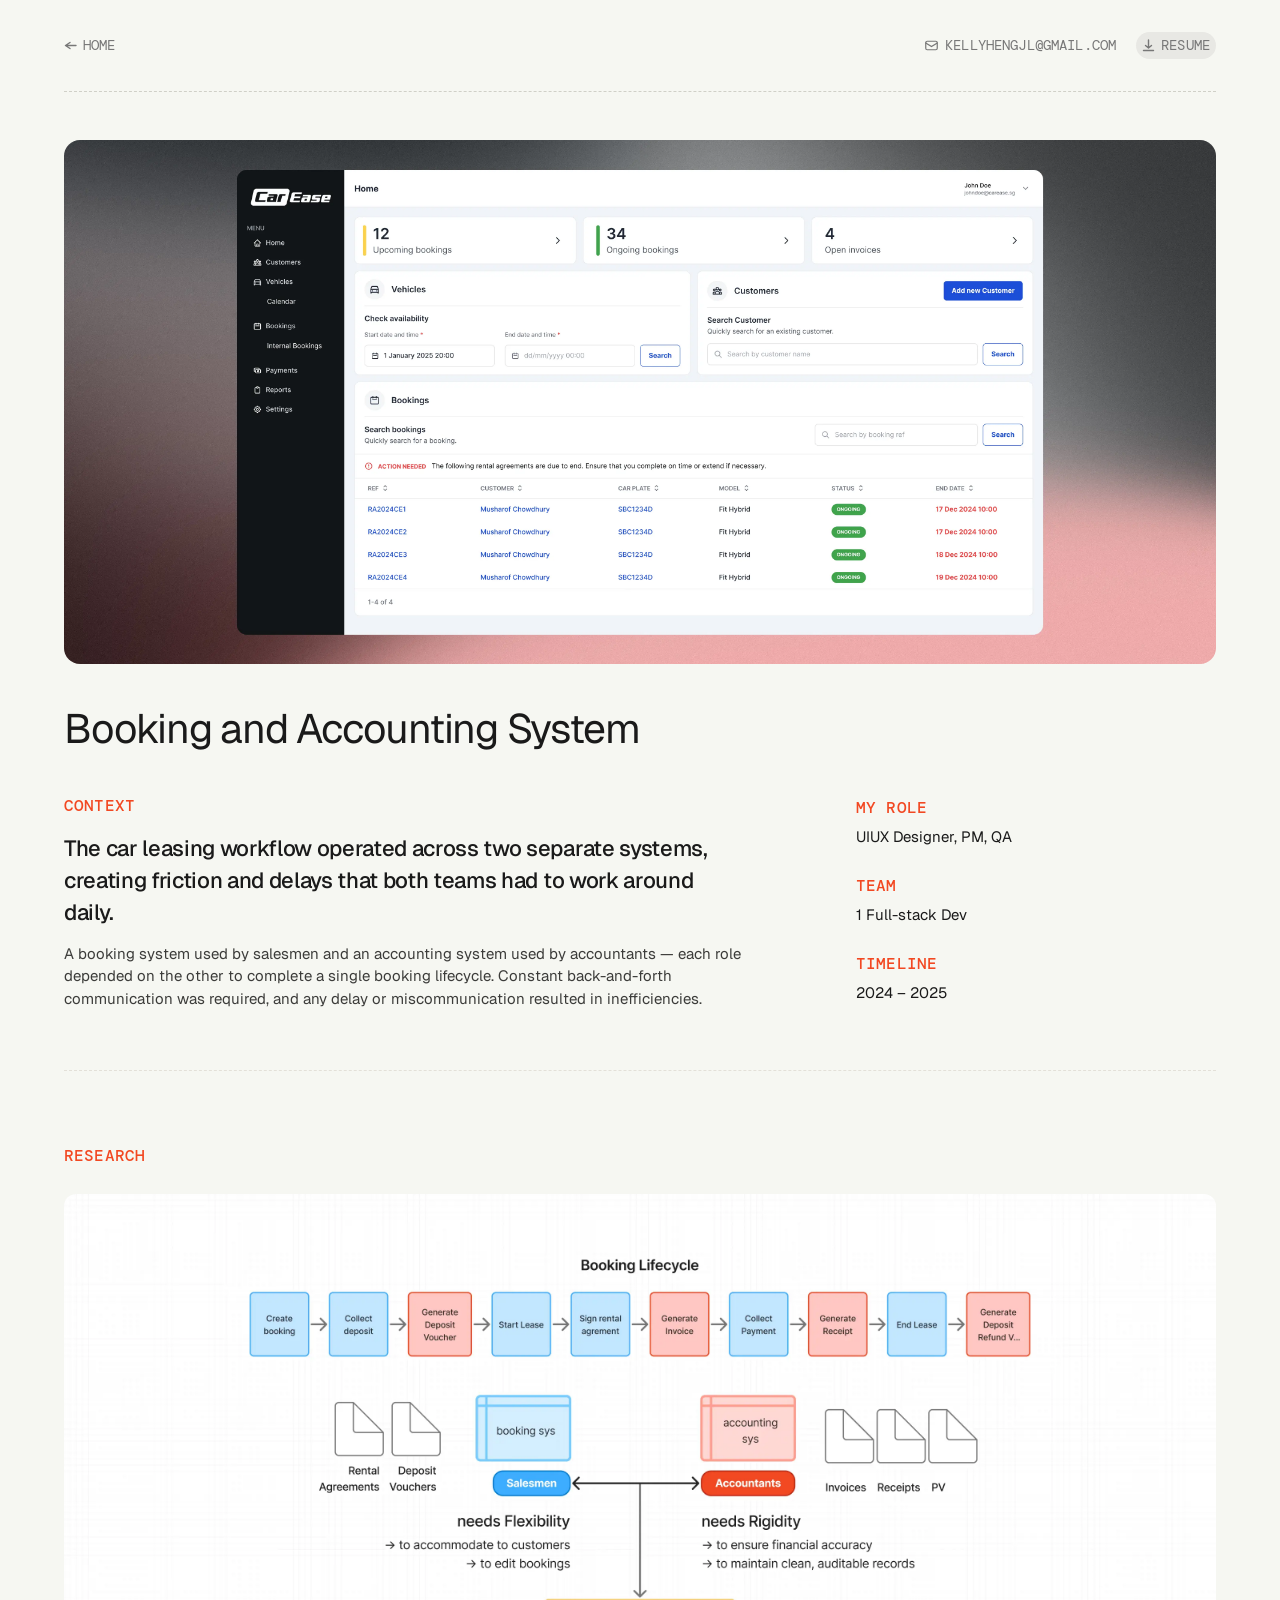
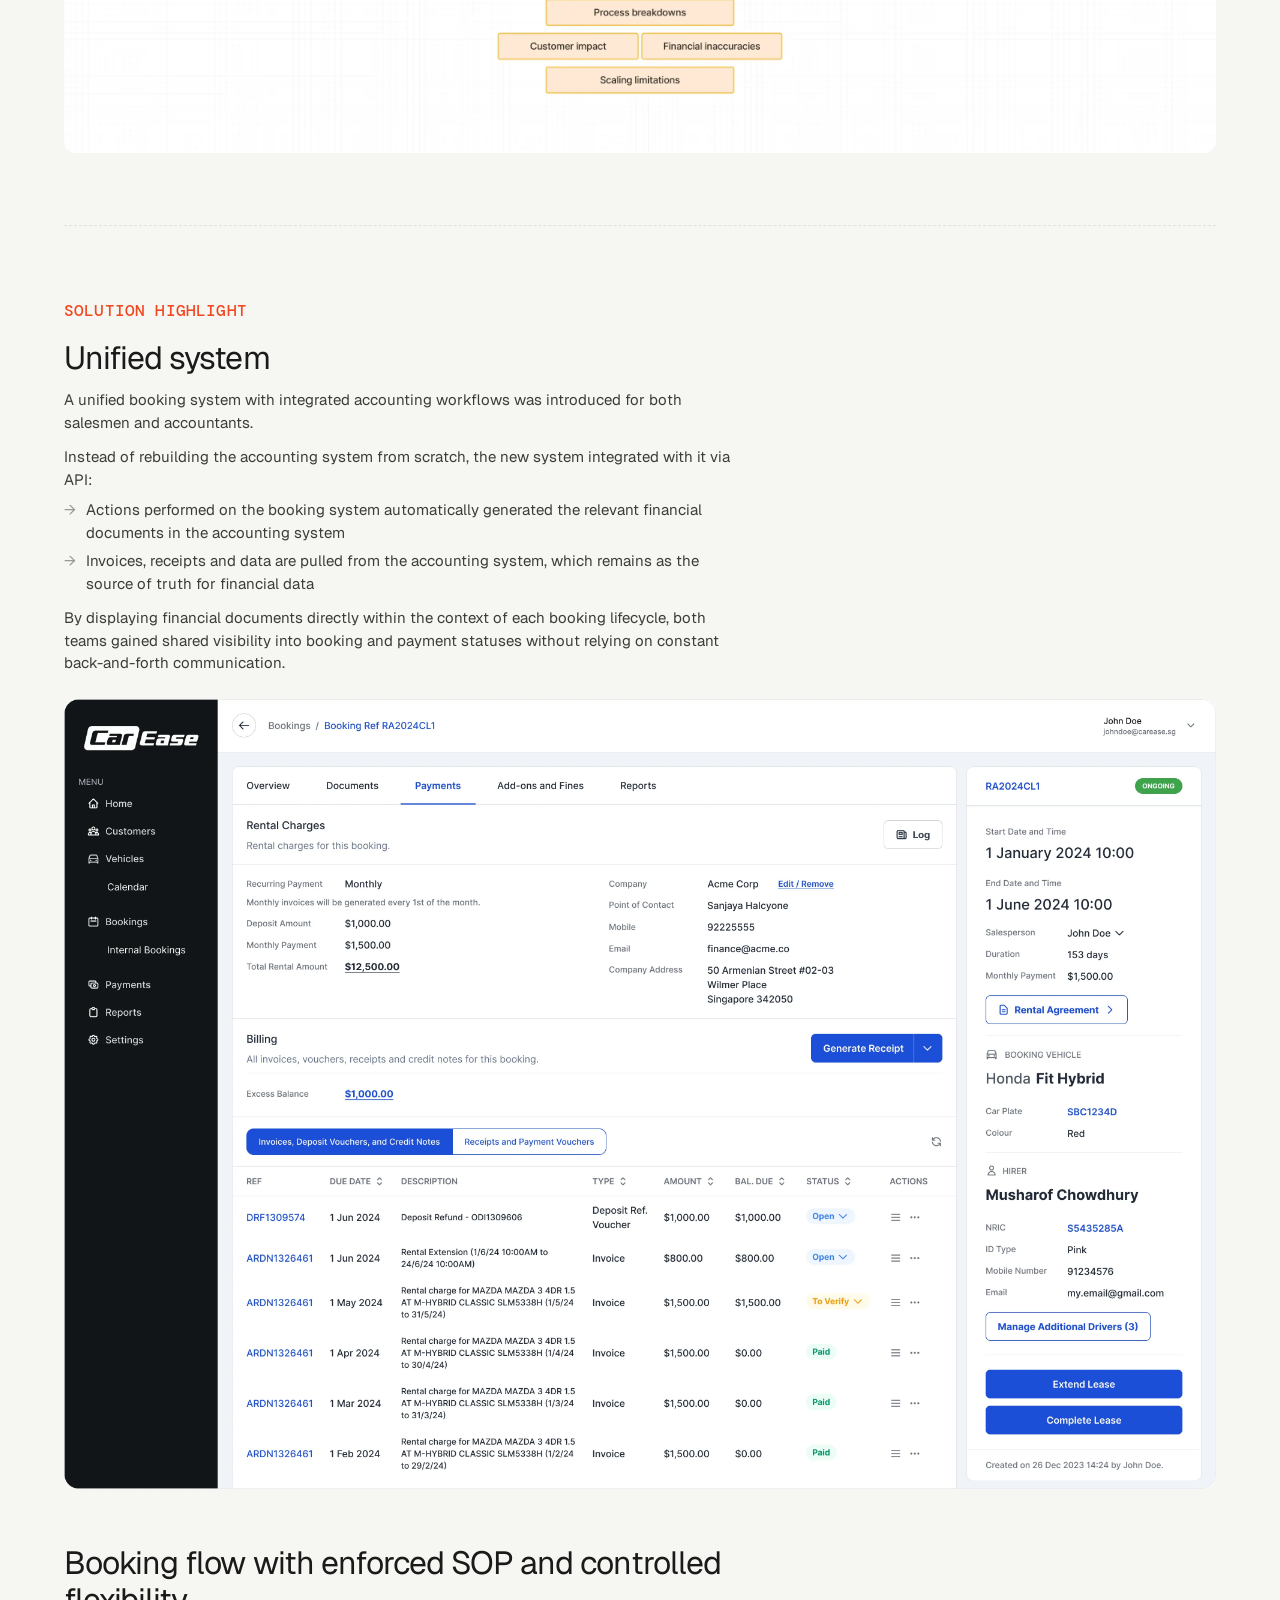
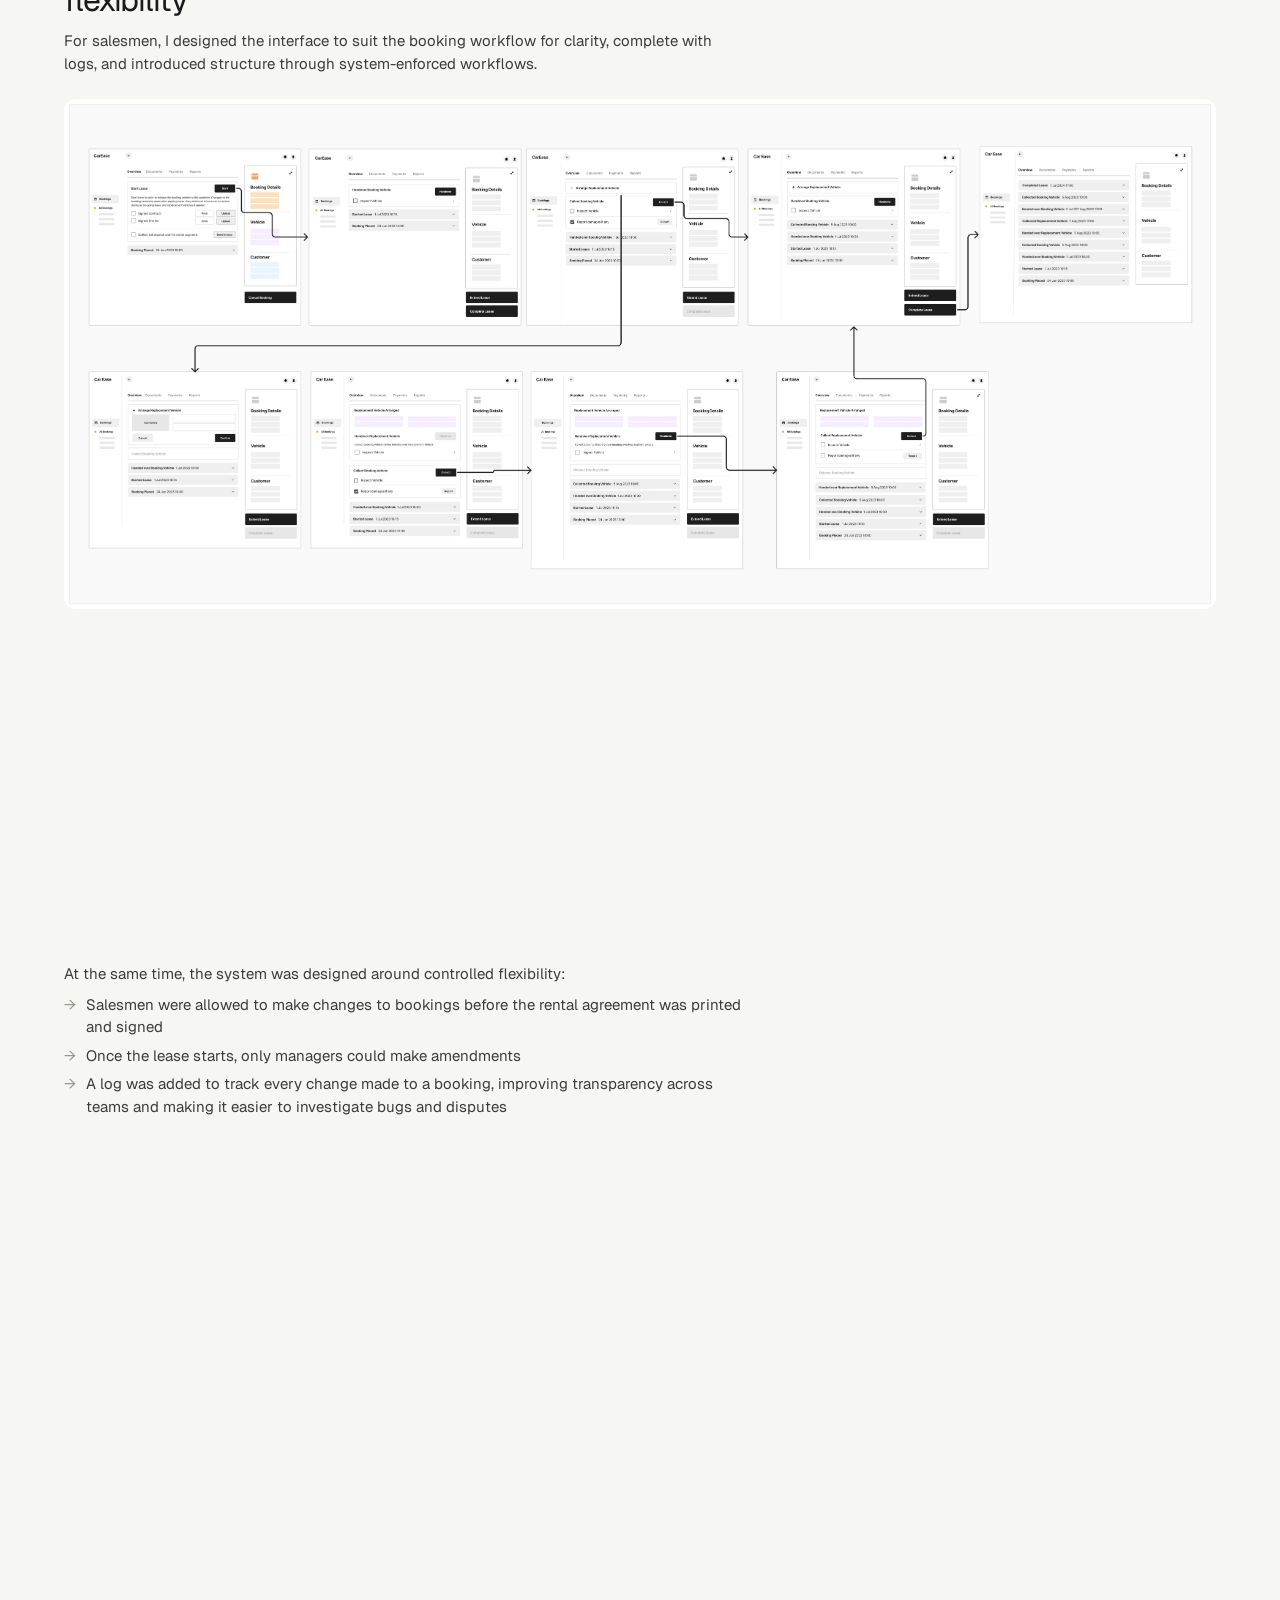
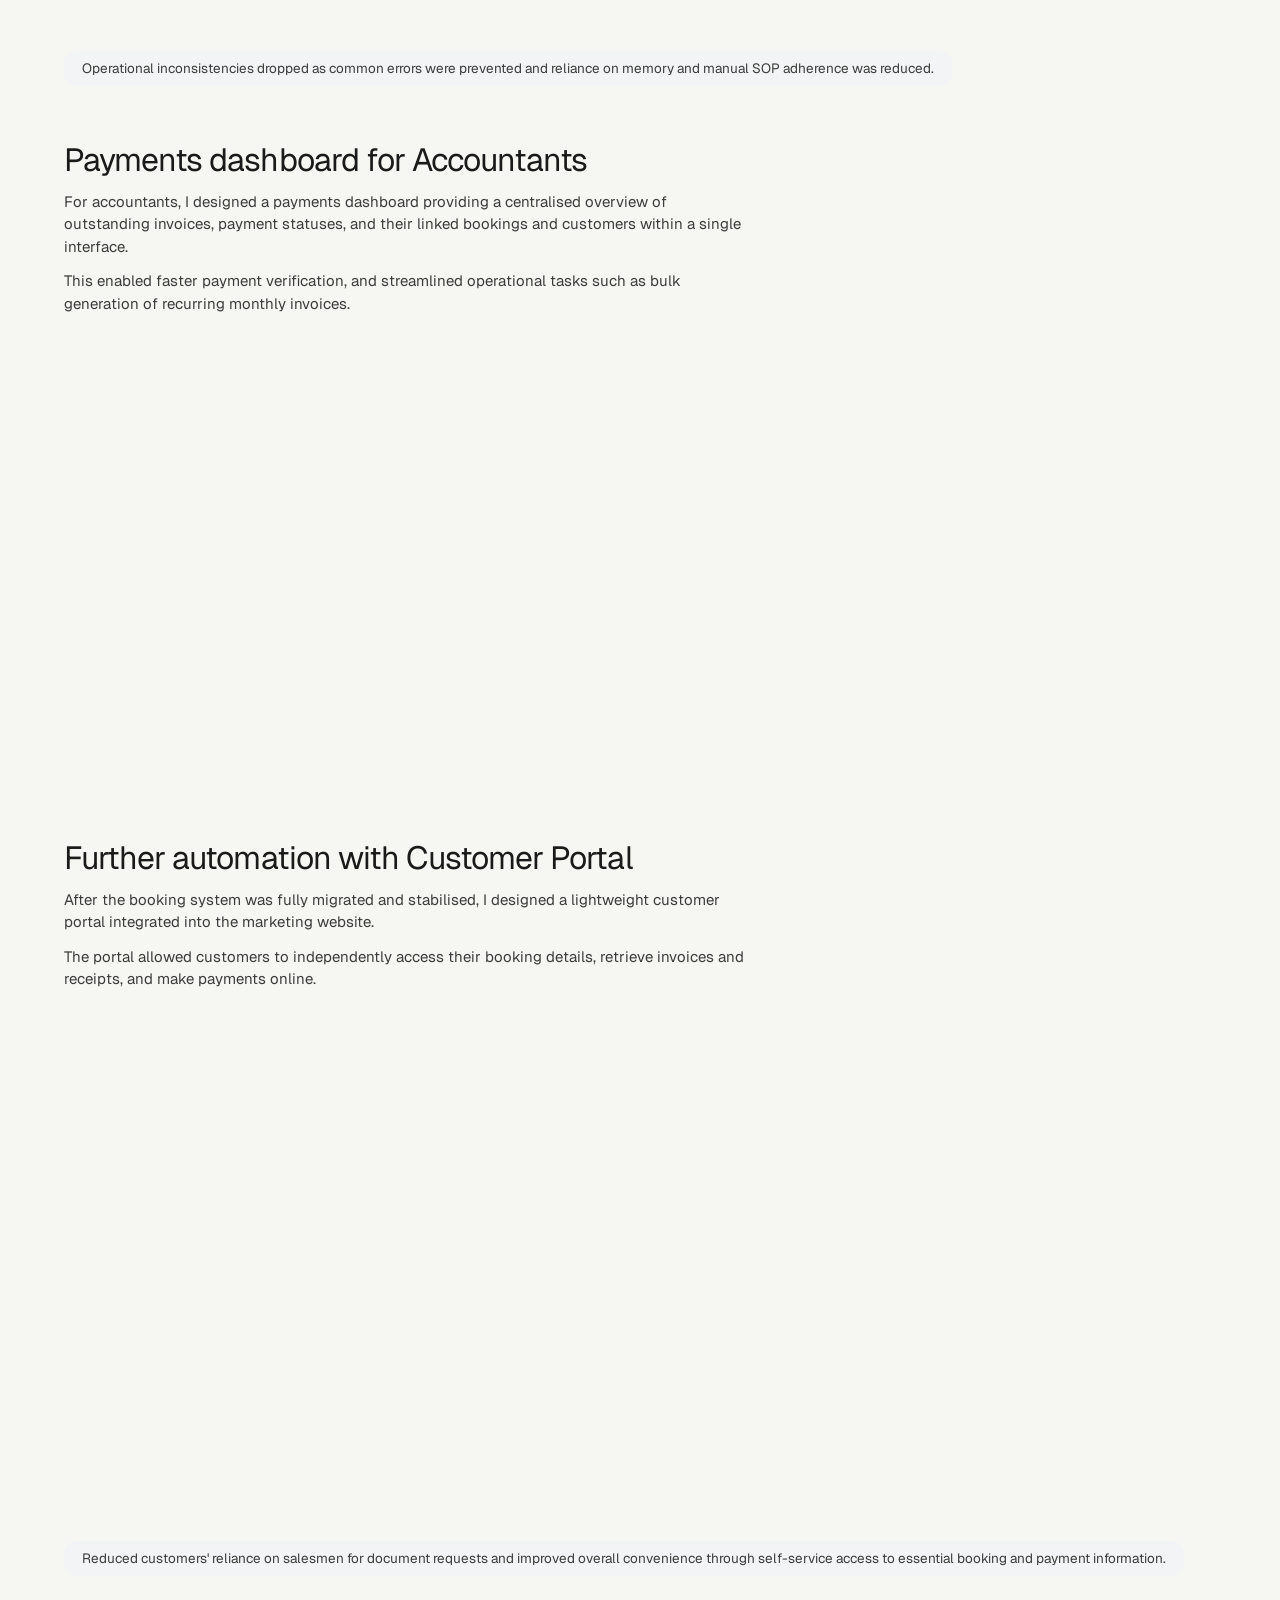
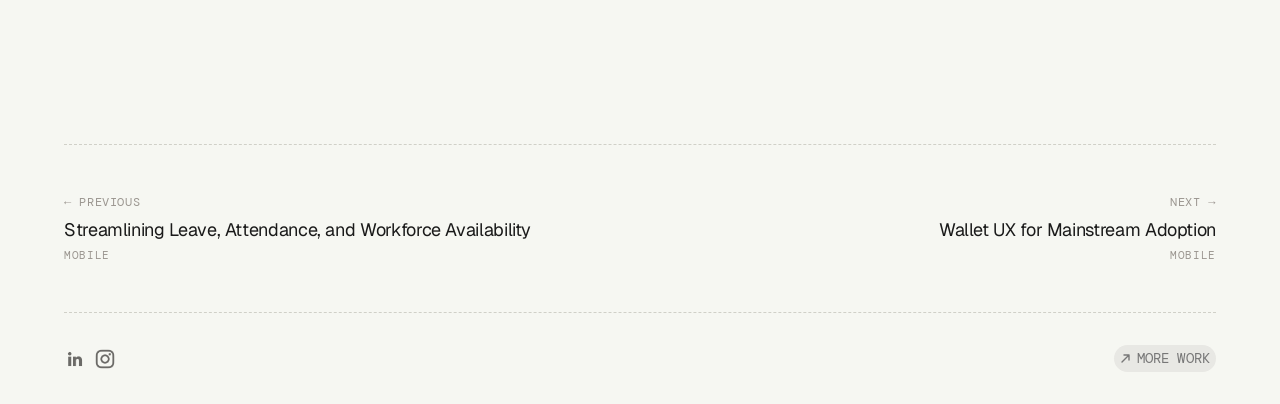
==== booking-case-study.html @ e4c87e15 "Mobile responsiveness fixes" ====
<!DOCTYPE html>
<html lang="en">
<head>
  <meta charset="UTF-8" />
  <meta name="viewport" content="width=device-width, initial-scale=1.0" />
  <title>Booking &amp; Accounting System — Kelly Heng</title>
  <link rel="preconnect" href="https://fonts.googleapis.com" />
  <link rel="preconnect" href="https://fonts.gstatic.com" crossorigin />
  <link href="https://fonts.googleapis.com/css2?family=DM+Mono:ital,wght@0,400;0,500;1,400&family=DM+Sans:wght@400;500&family=Geist:wght@300;400;500;600&family=Instrument+Serif&family=Roboto+Mono:wght@600&display=swap" rel="stylesheet" />
  <style>
    /* ── ROOT / VARIABLES ───────────────────── */
    *, *::before, *::after { box-sizing: border-box; margin: 0; padding: 0; }

    :root {
      --bg:        #f6f7f2;
      --text:      #1A1A1A;
      --soft:      #3C3C3A;
      --muted:     #9B9690;
      --divider:   #E3E0D8;
      --page-pad:  64px;
      --text-max:  680px;
      --case:      #EF4444;
    }

    /* ── BASE / RESET ───────────────────────── */
    html {
      background: var(--bg);
      color: var(--text);
      font-family: 'Geist', -apple-system, sans-serif;
      font-size: 15px;
      line-height: 1.65;
      -webkit-font-smoothing: antialiased;
    }
    body { min-height: 100vh; opacity: 0; transition: opacity 0.3s ease; }
    a    { color: inherit; text-decoration: none; }

    /* ── OUTER WRAPPER ──────────────────────── */
    .cs-outer {
      max-width: 1440px;
      margin: 0 auto;
      padding: 48px var(--page-pad) 96px;
    }

    /* ── BACK LINK ──────────────────────────── */


    /* ── TITLE ──────────────────────────────── */
    .cs-title {
      font-family: 'Geist', -apple-system, sans-serif;
      font-size: 41px; font-weight: 400; letter-spacing: -0.03em;
      line-height: 1.1; padding-top: 14px; padding-bottom: 14px; margin-bottom: 28px;
    }

    /* ── HERO ───────────────────────────────── */
    .cs-hero {
      width: 100%;
      aspect-ratio: 2.2 / 1;
      border-radius: 16px;
      overflow: hidden;
      margin-bottom: 28px;
    }
    .cs-hero img { display: block; width: 100%; height: 100%; object-fit: cover; }

    /* ── INTRO ROW ──────────────────────────── */
    .cs-intro-row {
      display: grid;
      grid-template-columns: 1fr 360px;
      gap: 24px;
      padding-bottom: 60px;
      border-bottom: 1px dashed var(--divider);
      margin-bottom: 72px;
    }
    .cs-intro-body { max-width: 680px; }
    .cs-intro-body .section-label { margin-bottom: 14px; }
    .cs-intro-lead {
      font-size: 22px; font-weight: 500; line-height: 1.45;
      letter-spacing: -0.015em;
      color: var(--text); margin-bottom: 14px;
    }
    .cs-meta-col {
      display: flex; flex-direction: column; gap: 24px;
      padding-top: 2px;
    }
    .cs-meta-item { display: flex; flex-direction: column; gap: 5px; }
    .cs-meta-label {
      font-size: 16px; font-family: 'DM Mono', monospace; font-weight: 500;
      letter-spacing: 0.01em; text-transform: uppercase; color: #F24822;
    }
    .cs-meta-value { font-size: 15px; line-height: 1.5; }

    /* ── BODY CONTENT ───────────────────────── */
    .cs-section { margin-bottom: 72px; }

    .section-label {
      display: block; font-size: 16px; font-family: 'DM Mono', monospace; font-weight: 500;
      letter-spacing: 0.01em; text-transform: uppercase; color: #F24822; margin-bottom: 16px;
    }

    .cs-h2 {
      font-family: 'Geist', -apple-system, sans-serif;
      font-size: 32px; font-weight: 400; letter-spacing: -0.03em;
      line-height: 1.15; margin-bottom: 12px; max-width: var(--text-max);
    }

    .cs-body { font-size: 15px; line-height: 1.5; color: var(--soft); max-width: var(--text-max); }
    .cs-body + .cs-body { margin-top: 12px; }

    .cs-sublist { margin-top: 8px; padding-left: 0; list-style: none; max-width: var(--text-max); }
    .cs-sublist li { font-size: 15px; color: var(--soft); line-height: 1.5; padding-left: 22px; margin-bottom: 6px; position: relative; }
    .cs-sublist li::before { content: '→'; position: absolute; left: 0; color: var(--muted); }

    .cs-numbered { padding-left: 22px; margin-top: 16px; max-width: var(--text-max); }
    .cs-numbered li { font-size: 15px; color: var(--soft); line-height: 1.72; margin-bottom: 16px; }

    /* ── SOLUTIONS ──────────────────────────── */
    .solution-item { margin-bottom: 56px; }
    .solution-item:last-child { margin-bottom: 0; }
    .cs-rule { border: none; border-top: 1px dashed var(--divider); margin: 0 0 72px; }

    /* ── MOCKUPS ────────────────────────────── */
    .cs-mockup { position: relative; width: 100%; border-radius: 12px; overflow: hidden; margin-top: 24px; }
    .cs-mockup img { display: block; width: 100%; height: auto; }
    .cs-img-pair > div { position: relative; overflow: hidden; border-radius: 8px; }
    .cs-caption {
      position: absolute; bottom: 12px; left: 12px;
      padding: 6px 14px;
      background: #ffffff; border-radius: 100px;
      font-size: 12px; color: var(--text);
      opacity: 0; transform: translateY(4px);
      transition: opacity 0.2s ease, transform 0.2s ease;
      white-space: nowrap;
    }
    .cs-mockup:hover .cs-caption,
    .cs-img-pair > div:hover .cs-caption { opacity: 1; transform: translateY(0); }

    /* ── IMAGE PAIR ─────────────────────────── */
    .cs-img-pair { display: grid; grid-template-columns: 1fr 1fr; gap: 12px; margin-top: 24px; }

    /* ── THEME CARDS ───────────────────────── */
    .cs-theme-grid { display: grid; grid-template-columns: 1fr 1fr; gap: 12px; margin-top: 20px; }
    .cs-theme-card { border-radius: 12px; padding: 22px 24px; background: #ffffff; border: 0.5px solid #e3e3e3; }
    .cs-theme-card-title { font-size: 16px; font-weight: 600; color: var(--text); margin-bottom: 10px; }
    .cs-theme-card .cs-sublist { margin-top: 0; }

    /* ── IMPACT PILLS ──────────────────────── */
    .cs-impact { display: flex; flex-direction: column; gap: 8px; margin-top: 16px; }
    .cs-impact-pill {
      display: inline-block; align-self: flex-start;
      padding: 8px 18px;
      background: #F3F4F6; border-radius: 100px;
      font-size: 13.5px; color: var(--soft); line-height: 1.4;
    }
    .cs-impact-pill--wrapped { border-radius: 12px; }

    /* ── NOTE CALLOUT ───────────────────────── */
    .cs-note { background: #ffffff; border: 0.5px solid #e3e3e3; border-radius: 12px; padding: 22px 24px; margin-top: 24px; max-width: var(--text-max); }
    .cs-note p { font-size: 13.5px; line-height: 1.72; color: var(--soft); }
    .cs-note p + p { margin-top: 10px; }

    /* ── SCROLL ANIMATIONS ──────────────────────── */
    .cs-scroll {
      opacity: 0;
      transform: translateY(7px);
      transition: opacity 0.6s ease, transform 0.6s ease;
    }
    .cs-scroll.is-visible {
      opacity: 1;
      transform: translateY(0);
    }

    /* ── RESPONSIVE ─────────────────────────── */
    @media (max-width: 640px)  { :root { --page-pad: 20px; } }

    @media (max-width: 960px) {
      .cs-intro-row { grid-template-columns: 1fr; gap: 36px; }
      .cs-meta-col { flex-direction: row; flex-wrap: wrap; gap: 24px 40px; }
    }
    @media (max-width: 700px) {
      .cs-title        { font-size: 32px; }
      .cs-h2           { font-size: 28px; }
      .cs-intro-lead   { font-size: 18px; }
      .cs-img-pair     { grid-template-columns: 1fr; }
      .cs-theme-grid   { grid-template-columns: 1fr; }

    }

    /* ── BACK TO TOP ────────────────────────── */
    .btt-btn {
      position: fixed; bottom: 32px; right: 32px;
      width: 66px; height: 66px; border-radius: 50%;
      background: #fff; border: 1px solid var(--divider);
      display: flex; align-items: center; justify-content: center;
      cursor: pointer; color: #1a1a1a; opacity: 0; transform: translateY(8px);
      transition: opacity 0.25s ease, transform 0.25s ease, background 0.15s ease, bottom 0.15s ease;
      z-index: 100;
    }
    .btt-btn.visible { opacity: 1; transform: translateY(0); }
    .btt-btn:hover { background: #F5F4F1; }

    /* ── PORTFOLIO HEADER / FOOTER ─── */
    .pf-header { background: #f6f7f2; padding-top: 32px; }
    .pf-header-inner {
      margin-left: 64px; margin-right: 64px;
      display: flex; align-items: center; justify-content: space-between; gap: 16px;
      padding-bottom: 32px;
      border-bottom: 1px dashed #d0d0c8;
    }
    .pf-site-name {
      font-family: 'DM Mono', monospace; font-size: 14px; font-weight: 400;
      letter-spacing: 0.01em; text-transform: uppercase; color: #777777;
      text-decoration: none; display: inline-flex; align-items: center; gap: 6px;
    }
    .pf-header-right { display: flex; align-items: center; gap: 20px; flex-wrap: nowrap; }
    .pf-email-short { display: none; }
    .pf-resume-btn {
      display: inline-flex; align-items: center; gap: 6px;
      font-family: 'DM Mono', monospace; font-size: 14px; font-weight: 400;
      letter-spacing: 0.01em; text-transform: uppercase;
      background: #e8e8e4; border-radius: 9999px; padding: 2px 6px;
      color: #777777; text-decoration: none;
      transition: background 0.18s ease;
    }
    .pf-resume-btn:hover { background: #deded9; }
    .pf-email-link {
      display: inline-flex; align-items: center; gap: 7px;
      font-family: 'DM Mono', monospace; font-size: 14px; font-weight: 400;
      letter-spacing: 0.01em; text-transform: uppercase;
      color: #777777; text-decoration: none; transition: transform 0.18s ease;
    }
    .pf-email-link:hover { transform: translateX(4px); }
    .pf-footer { background: #f6f7f2; padding-bottom: 32px; }
    .pf-footer-inner {
      margin-left: 64px; margin-right: 64px;
      border-top: 1px dashed #d0d0c8; padding-top: 32px;
      display: flex; align-items: center; justify-content: space-between;
    }
    .pf-social-links { display: flex; align-items: center; gap: 8px; }
    .pf-icon-link {
      display: inline-flex; align-items: center; justify-content: center;
      color: #777777; text-decoration: none; transition: color 0.18s ease;
    }
    .pf-icon-link:hover { color: #1a1a1a; }
    .pf-all-work {
      font-family: 'DM Mono', monospace; font-size: 14px; font-weight: 400;
      letter-spacing: 0.01em; text-transform: uppercase;
      color: #777777; text-decoration: none; transition: color 0.18s ease;
    }
    .pf-all-work:hover { color: #1a1a1a; }
    @media (max-width: 640px) {
      .pf-header-inner, .pf-footer-inner { margin-left: 20px; margin-right: 20px; }
      .pf-email-full { display: none; }
      .pf-email-short { display: inline; }
    }

    /* ── CUSTOM CURSOR ──────────────────────── */
    ::selection { background: rgba(255, 218, 71, 0.3); color: inherit; }
    @media (hover: hover) and (pointer: fine) { * { cursor: none !important; } }
    #cursor {
      position: fixed;
      top: 0; left: 0;
      width: 20px; height: 20px;
      background: #FFDA47;
      border-radius: 50%;
      pointer-events: none;
      z-index: 99999;
      opacity: 0.8;
      will-change: transform;
      transition: width 0.2s ease, height 0.2s ease, background-color 0.2s ease, border 0.2s ease, opacity 0.2s ease;
    }
    #cursor.cursor--hover {
      width: 30px; height: 30px;
      background: rgba(255, 218, 71, 0.5);
      border: 1px solid #FFDA47;
      opacity: 1;
    }
  
    /* ── CASE NAVIGATION ───────────────────── */
    .pf-case-nav { padding: 0 64px 48px; }
    .pf-case-nav-inner { border-top: 1px dashed #d0d0c8; padding-top: 48px; }
    .pf-case-nav-inner {
      display: flex; justify-content: space-between; align-items: flex-start; gap: 32px;
    }
    .pf-case-nav-link {
      display: flex; flex-direction: column; gap: 6px;
      text-decoration: none; color: inherit; max-width: 44%;
      transition: opacity 0.2s ease;
    }
    .pf-case-nav-link:hover { opacity: 0.5; }
    .pf-case-nav-link--next { text-align: right; margin-left: auto; }
    .pf-case-nav-dir {
      font-family: 'DM Mono', monospace; font-size: 12px;
      letter-spacing: 0.05em; text-transform: uppercase; color: #9B9690;
    }
    .pf-case-nav-title {
      font-size: 18px; font-weight: 400;
      letter-spacing: -0.02em; line-height: 1.2; color: #1A1A1A;
    }
    .pf-case-nav-type {
      font-family: 'DM Mono', monospace; font-size: 11px;
      letter-spacing: 0.06em; text-transform: uppercase; color: #9B9690;
    }
    @media (max-width: 640px) {
      .pf-case-nav { padding: 0 20px 32px; }
      .pf-case-nav-link { max-width: 48%; }
      .pf-case-nav-title { font-size: 15px; }
    }
  
    /* ── PAGE ENTER ANIMATIONS ──────────────── */
    @keyframes pf-home-in {
      from { opacity: 0; transform: translateX(-10px); }
      to   { opacity: 1; transform: translateX(0); }
    }
    @keyframes pf-right-in {
      from { opacity: 0; }
      to   { opacity: 1; }
    }
    @keyframes pf-content-in {
      from { opacity: 0; transform: translateY(10px); }
      to   { opacity: 1; transform: translateY(0); }
    }
    .pf-site-name    { animation: pf-home-in    0.38s ease-out 0.06s both; }
    .pf-email-link    { animation: pf-right-in   0.32s ease-out 0.12s both; }
    .cs-outer        { animation: pf-content-in 0.50s ease-out 0.08s both; }
  </style>
</head>
<body>

  <header class="pf-header">
    <div class="pf-header-inner">
      <a href="index.html" class="pf-site-name">
        <svg width="13" height="13" viewBox="0 0 13 13" fill="none" xmlns="http://www.w3.org/2000/svg" aria-hidden="true">
          <path d="M12 6.5H1.5M6 3.5L1.5 6.5 6 9.5" stroke="currentColor" stroke-width="1.4" stroke-linecap="round" stroke-linejoin="round"/>
        </svg>
        HOME
      </a>
      <div class="pf-header-right">
        <a href="mailto:kellyhengjl@gmail.com" class="pf-email-link" aria-label="Email Kelly Heng">
          <svg width="13" height="13" viewBox="0 0 13 13" fill="none" xmlns="http://www.w3.org/2000/svg" aria-hidden="true">
            <rect x="0.75" y="2.25" width="11.5" height="8.5" rx="1.5" stroke="currentColor" stroke-width="1.2"/>
            <path d="M0.75 4L6.5 7.5 12.25 4" stroke="currentColor" stroke-width="1.2" stroke-linecap="round"/>
          </svg>
          <span class="pf-email-full">KELLYHENGJL@GMAIL.COM</span><span class="pf-email-short">EMAIL</span>
        </a>
        <a href="images/resume.pdf" class="pf-resume-btn" download aria-label="Download resume">
          <svg width="13" height="13" viewBox="0 0 13 13" fill="none" xmlns="http://www.w3.org/2000/svg" aria-hidden="true">
            <path d="M6.5 1v7.5M3.5 6.5l3 2.5 3-2.5M1.5 11.5h10" stroke="currentColor" stroke-width="1.4" stroke-linecap="round" stroke-linejoin="round"/>
          </svg>
          RESUME
        </a>
      </div>
    </div>
  </header>

  <!-- CONTENT -->
  <main>
    <div class="cs-outer">


      <!-- Hero -->
      <div class="cs-hero">
        <img src="images/booking-hero.webp" alt="Booking and Accounting System" />
      </div>

      <h1 class="cs-title">Booking and Accounting System</h1>

      <!-- Intro row -->
      <div class="cs-intro-row">
        <div class="cs-intro-body">
          <span class="section-label">Context</span>
          <p class="cs-intro-lead">The car leasing workflow operated across two separate systems, creating friction and delays that both teams had to work around daily.</p>
          <p class="cs-body">A booking system used by salesmen and an accounting system used by accountants — each role depended on the other to complete a single booking lifecycle. Constant back-and-forth communication was required, and any delay or miscommunication resulted in inefficiencies.</p>
        </div>
        <div class="cs-meta-col">
          <div class="cs-meta-item">
            <span class="cs-meta-label">My Role</span>
            <span class="cs-meta-value">UIUX Designer, PM, QA</span>
          </div>
          <div class="cs-meta-item">
            <span class="cs-meta-label">Team</span>
            <span class="cs-meta-value">1 Full-stack Dev</span>
          </div>
          <div class="cs-meta-item">
            <span class="cs-meta-label">Timeline</span>
            <span class="cs-meta-value">2024 – 2025</span>
          </div>
        </div>
      </div>

      <!-- Research -->
      <div class="cs-section">
        <span class="section-label">Research</span>
        <div class="cs-mockup">
          <img loading="lazy" decoding="async" src="images/booking-research.webp" alt="Workflow research" />
        </div>
      </div>

      <hr class="cs-rule">

      <!-- Solutions -->
      <div class="cs-section">
        <span class="section-label">Solution Highlight</span>

        <!-- 1 -->
        <div class="solution-item">
          <h2 class="cs-h2">Unified system</h2>
          <p class="cs-body">A unified booking system with integrated accounting workflows was introduced for both salesmen and accountants.</p>
          <p class="cs-body">Instead of rebuilding the accounting system from scratch, the new system integrated with it via API:</p>
          <ul class="cs-sublist">
            <li>Actions performed on the booking system automatically generated the relevant financial documents in the accounting system</li>
            <li>Invoices, receipts and data are pulled from the accounting system, which remains as the source of truth for financial data</li>
          </ul>
          <p class="cs-body" style="margin-top:12px">By displaying financial documents directly within the context of each booking lifecycle, both teams gained shared visibility into booking and payment statuses without relying on constant back-and-forth communication.</p>

          <div class="cs-mockup">
            <img loading="lazy" decoding="async" src="images/booking-sol1.webp" alt="Payments tab within the booking detail page" />
            <p class="cs-caption">Payments tab displaying all financial documents related to the booking</p>
          </div>
        </div>

        <!-- 2 -->
        <div class="solution-item">
          <h2 class="cs-h2">Booking flow with enforced SOP and controlled flexibility</h2>
          <p class="cs-body">For salesmen, I designed the interface to suit the booking workflow for clarity, complete with logs, and introduced structure through system-enforced workflows.</p>

          <div class="cs-mockup">
            <img loading="lazy" decoding="async" src="images/booking-sol2a.webp" alt="Booking workflow overview" />
          </div>
          <div class="cs-img-pair" style="margin-top:12px">
            <div>
              <img loading="lazy" decoding="async" src="images/booking-sol2b.webp" alt="Booking flow detail" style="width:100%;height:100%;object-fit:cover;object-position:top;display:block;" />
            </div>
            <div>
              <img loading="lazy" decoding="async" src="images/booking-sol2c.webp" alt="Booking flow detail" style="width:100%;height:100%;object-fit:cover;object-position:top;display:block;" />
            </div>
          </div>

          <p class="cs-body" style="margin-top:24px">At the same time, the system was designed around controlled flexibility:</p>
          <ul class="cs-sublist">
            <li>Salesmen were allowed to make changes to bookings before the rental agreement was printed and signed</li>
            <li>Once the lease starts, only managers could make amendments</li>
            <li>A log was added to track every change made to a booking, improving transparency across teams and making it easier to investigate bugs and disputes</li>
          </ul>

          <div class="cs-mockup">
            <img loading="lazy" decoding="async" src="images/booking-sol2d.webp" alt="Booking change log" />
          </div>

          <div class="cs-impact">
            <span class="cs-impact-pill">Operational inconsistencies dropped as common errors were prevented and reliance on memory and manual SOP adherence was reduced.</span>
          </div>
        </div>

        <!-- 3 -->
        <div class="solution-item">
          <h2 class="cs-h2">Payments dashboard for Accountants</h2>
          <p class="cs-body">For accountants, I designed a payments dashboard providing a centralised overview of outstanding invoices, payment statuses, and their linked bookings and customers within a single interface.</p>
          <p class="cs-body">This enabled faster payment verification, and streamlined operational tasks such as bulk generation of recurring monthly invoices.</p>

          <div class="cs-mockup">
            <img loading="lazy" decoding="async" src="images/booking-sol3.webp" alt="Payments dashboard" />
          </div>
        </div>

        <!-- 4 -->
        <div class="solution-item">
          <h2 class="cs-h2">Further automation with Customer Portal</h2>
          <p class="cs-body">After the booking system was fully migrated and stabilised, I designed a lightweight customer portal integrated into the marketing website.</p>
          <p class="cs-body">The portal allowed customers to independently access their booking details, retrieve invoices and receipts, and make payments online.</p>

          <div class="cs-mockup">
            <img loading="lazy" decoding="async" src="images/booking-sol4.webp" alt="Customer portal" />
          </div>

          <div class="cs-impact">
            <span class="cs-impact-pill">Reduced customers' reliance on salesmen for document requests and improved overall convenience through self-service access to essential booking and payment information.</span>
          </div>
        </div>

      </div><!-- /solutions -->

    </div>
  </main>

  <!-- CASE NAVIGATION -->
  <nav class="pf-case-nav">
    <div class="pf-case-nav-inner">
      <a href="hrapp-case-study.html" class="pf-case-nav-link pf-case-nav-link--prev">
      <span class="pf-case-nav-dir">← Previous</span>
      <span class="pf-case-nav-title">Streamlining Leave, Attendance, and Workforce Availability</span>
      <span class="pf-case-nav-type">MOBILE</span>
    </a>
      <a href="me3-case-study.html" class="pf-case-nav-link pf-case-nav-link--next">
      <span class="pf-case-nav-dir">Next →</span>
      <span class="pf-case-nav-title">Wallet UX for Mainstream Adoption</span>
      <span class="pf-case-nav-type">MOBILE</span>
    </a>
    </div>
  </nav>
  <footer class="pf-footer">
    <div class="pf-footer-inner">
      <nav class="pf-social-links">
        <a href="https://www.linkedin.com/in/kellyhengjl/" aria-label="LinkedIn" class="pf-icon-link" target="_blank" rel="noopener noreferrer">
          <img src="images/icon-linkedin.png" alt="LinkedIn" width="22" height="22" onerror="this.style.opacity='0'">
        </a>
        <a href="https://www.instagram.com/blueuhour/" aria-label="Instagram" class="pf-icon-link" target="_blank" rel="noopener noreferrer">
          <img src="images/icon-instagram.png" alt="Instagram" width="22" height="22" onerror="this.style.opacity='0'">
        </a>
      </nav>
      <a href="https://behance.net/kellyheng" class="pf-resume-btn" target="_blank" rel="noopener noreferrer" aria-label="More work on Behance">
        <svg width="11" height="11" viewBox="0 0 11 11" fill="none" xmlns="http://www.w3.org/2000/svg" aria-hidden="true">
          <path d="M2 9L9 2M9 2H4M9 2v5" stroke="currentColor" stroke-width="1.4" stroke-linecap="round" stroke-linejoin="round"/>
        </svg>
        MORE WORK
      </a>
    </div>
  </footer>

  <button class="btt-btn" id="bttBtn" aria-label="Back to top">
    <svg width="24" height="24" viewBox="0 0 16 16" fill="none" stroke="currentColor" stroke-width="1.5" stroke-linecap="round" stroke-linejoin="round"><path d="M8 12V4M4 8l4-4 4 4"/></svg>
  </button>

  <script>
  document.addEventListener('DOMContentLoaded', function () {
    document.body.style.transition = 'none';
    document.body.style.opacity = '1';
    var animObserver = new IntersectionObserver(function(entries) {
      entries.forEach(function(entry) {
        if (entry.isIntersecting) {
          entry.target.classList.add('is-visible');
          animObserver.unobserve(entry.target);
        }
      });
    }, { threshold: 0.08 });
    document.querySelectorAll('.cs-intro-row, .cs-section').forEach(function(el) {
      el.classList.add('cs-scroll');
      animObserver.observe(el);
    });
    function checkPillWrap() {
      document.querySelectorAll('.cs-impact-pill').forEach(function(pill) {
        var singleLineHeight = parseFloat(getComputedStyle(pill).lineHeight) + 16;
        pill.classList.toggle('cs-impact-pill--wrapped', pill.offsetHeight > singleLineHeight);
      });
    }
    checkPillWrap();
    window.addEventListener('resize', checkPillWrap);
  });
  document.querySelectorAll('a[href]').forEach(function (link) {
    var href = link.getAttribute('href');
    if (
      href &&
      !href.startsWith('#') &&
      !href.startsWith('mailto:') &&
      !href.startsWith('http') &&
      link.target !== '_blank'
    ) {
      link.addEventListener('click', function (e) {
        e.preventDefault();
        document.body.style.opacity = '0';
        setTimeout(function () { window.location.href = href; }, 300);
      });
    }
  });
  var bttBtn = document.getElementById('bttBtn');
  function updateBtt() {
    bttBtn.classList.toggle('visible', window.scrollY > 300);
    var sentinel = document.querySelector('.pf-case-nav') || document.querySelector('.pf-footer');
    var sentinelRect = sentinel.getBoundingClientRect();
    if (sentinelRect.top < window.innerHeight) {
      bttBtn.style.bottom = (window.innerHeight - sentinelRect.top + 16) + 'px';
    } else {
      bttBtn.style.bottom = '';
    }
  }
  var _bttRaf = false;
  window.addEventListener('scroll', function () {
    if (_bttRaf) return;
    _bttRaf = true;
    requestAnimationFrame(function () { _bttRaf = false; updateBtt(); });
  }, { passive: true });
  updateBtt();
  bttBtn.addEventListener('click', function () {
    window.scrollTo({ top: 0, behavior: 'smooth' });
  });
  </script>

  <script>
  (function () {
    if (!window.matchMedia('(hover: hover) and (pointer: fine)').matches) return;
    var cur = document.createElement('div');
    cur.id = 'cursor';
    cur.style.opacity = '0';
    document.body.appendChild(cur);
    var cursorReady = false;
    document.addEventListener('mousemove', function (e) {
      cur.style.transform = 'translate(' + e.clientX + 'px, ' + e.clientY + 'px) translate(-50%, -50%)';
      if (!cursorReady) { cursorReady = true; cur.style.opacity = ''; }
    });
    var sel = 'a, button, [role="button"], input, select, textarea, label, [tabindex]';
    document.addEventListener('mouseover', function (e) {
      if (e.target.closest(sel)) cur.classList.add('cursor--hover');
    });
    document.addEventListener('mouseout', function (e) {
      if (e.target.closest(sel)) cur.classList.remove('cursor--hover');
    });
    document.documentElement.addEventListener('mouseleave', function () { cur.style.opacity = '0'; });
    document.documentElement.addEventListener('mouseenter', function () { cur.style.opacity = ''; });
  })();
  </script>

  <!-- BFCACHE RESET: restores page if user navigates back -->
  <script>
  window.addEventListener('pageshow', function (e) {
    if (!e.persisted) return;
    document.body.style.transition = 'none';
    document.body.style.opacity = '1';
  });
  </script>

</body>
</html>
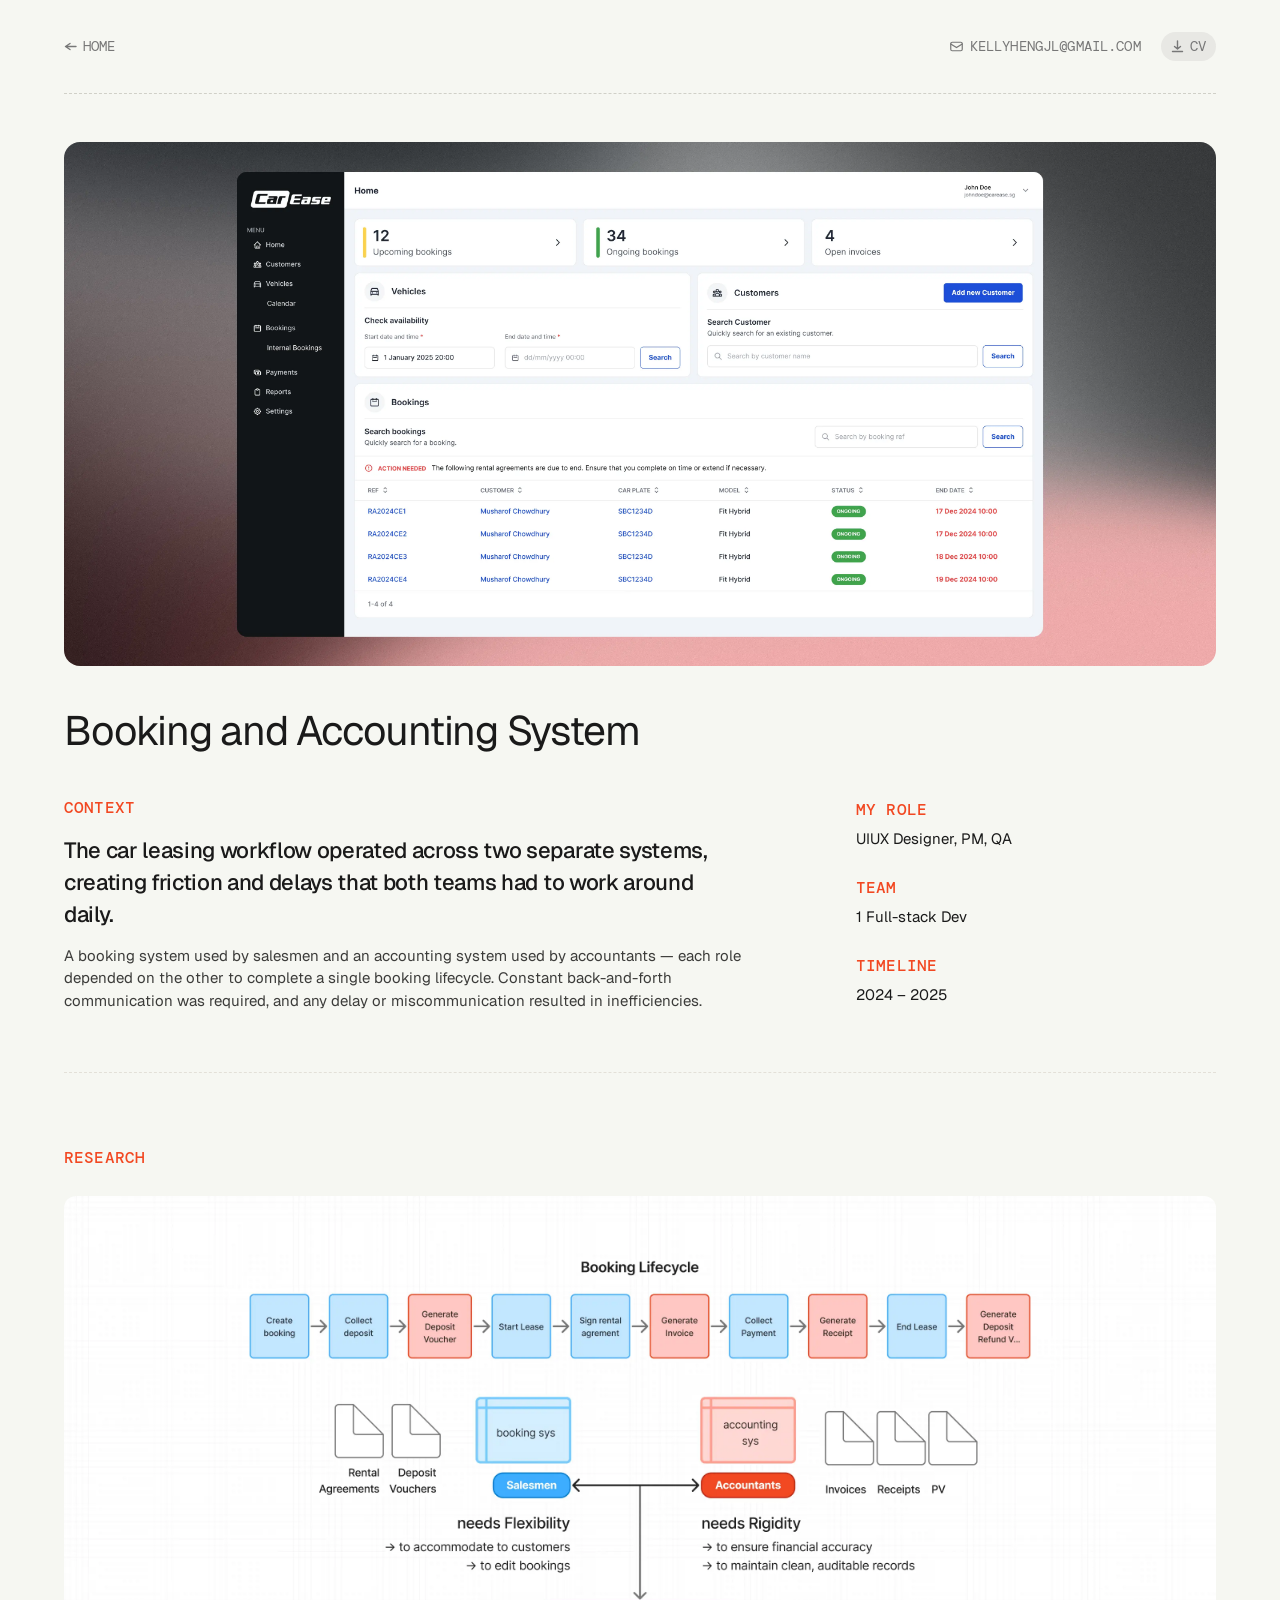
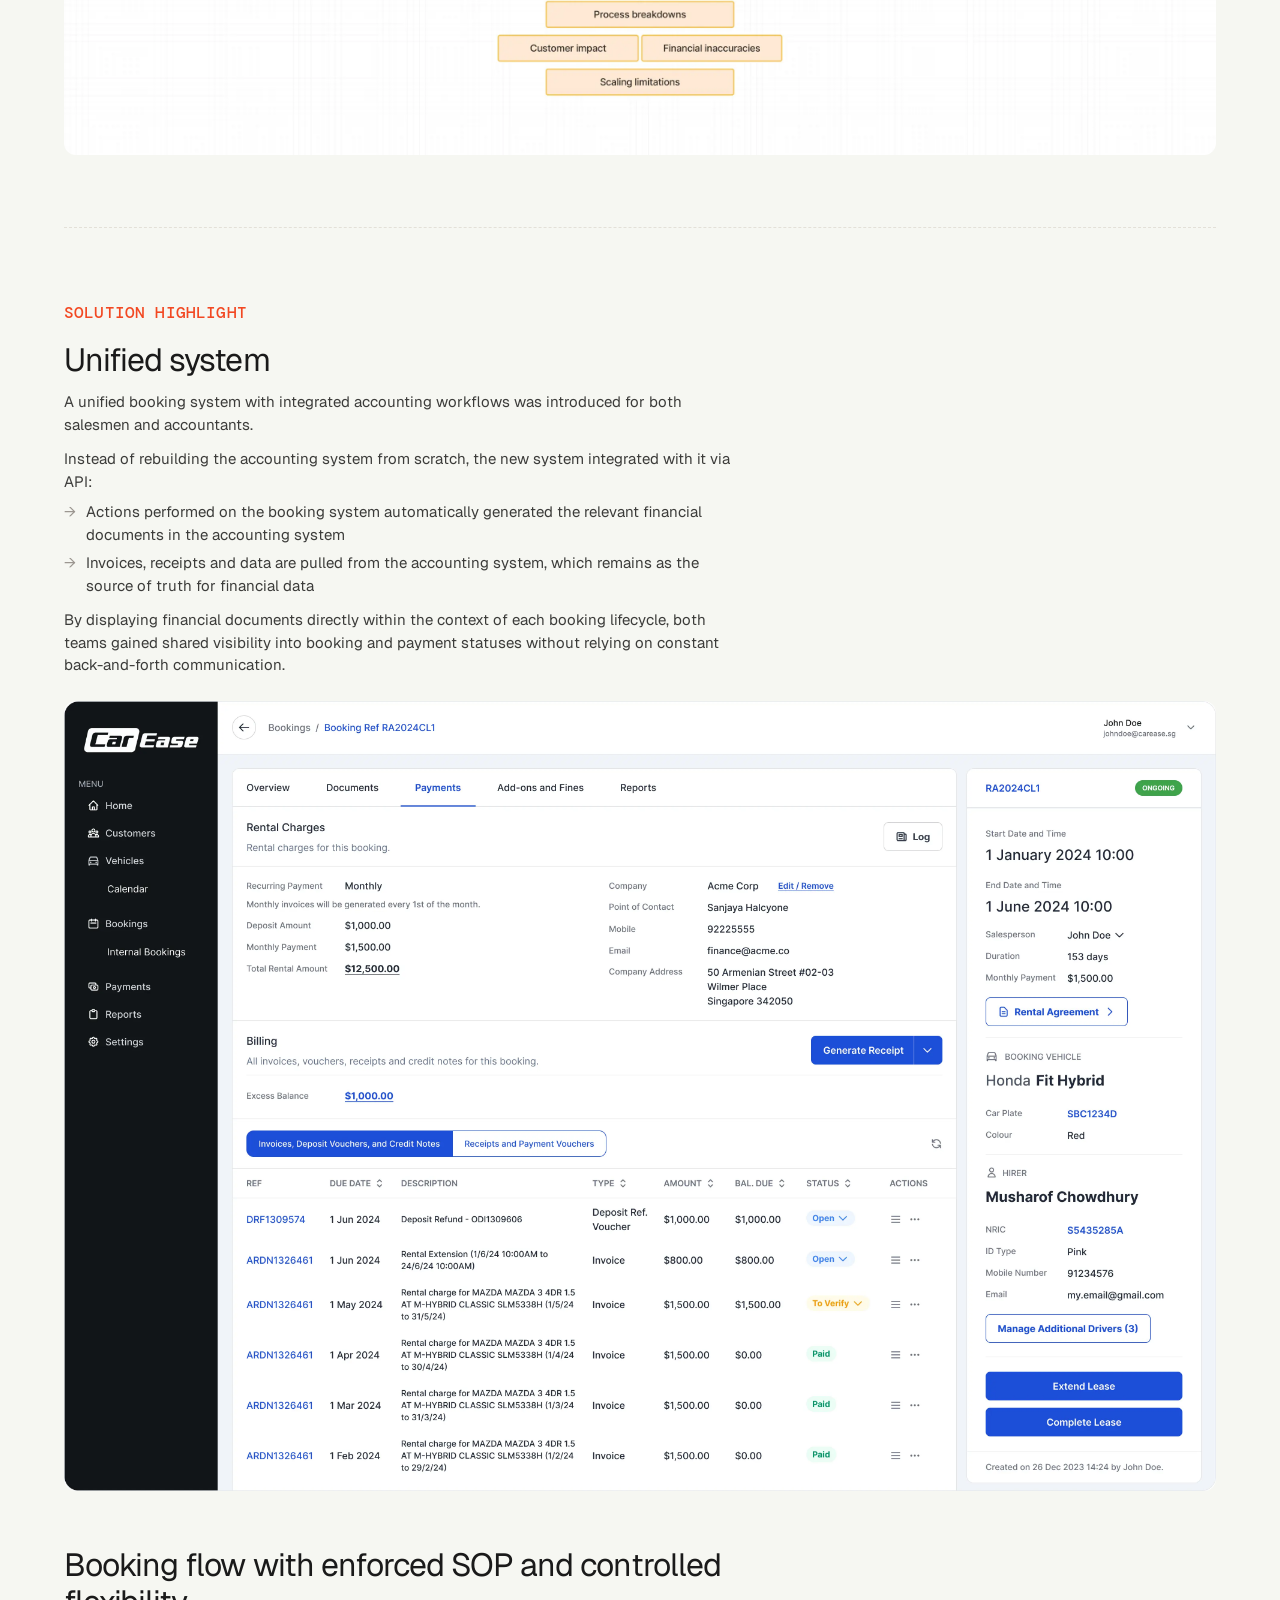
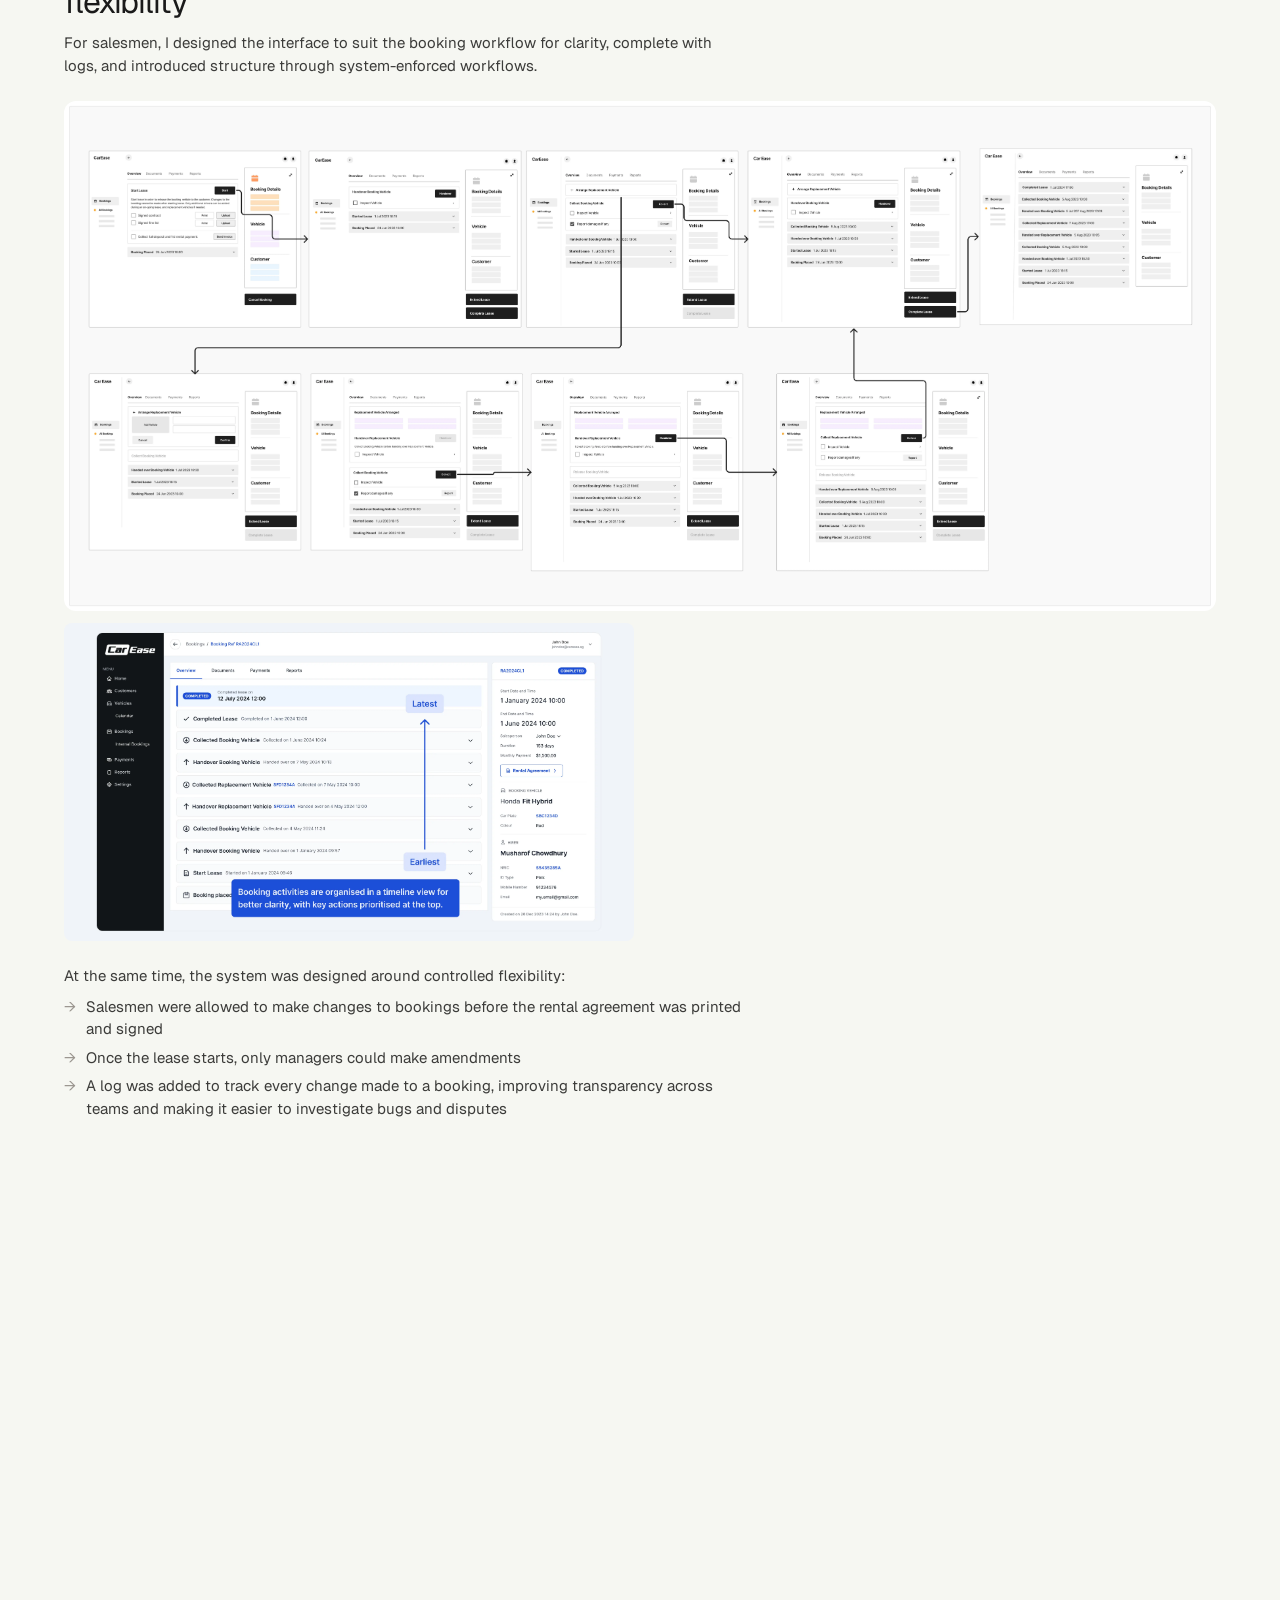
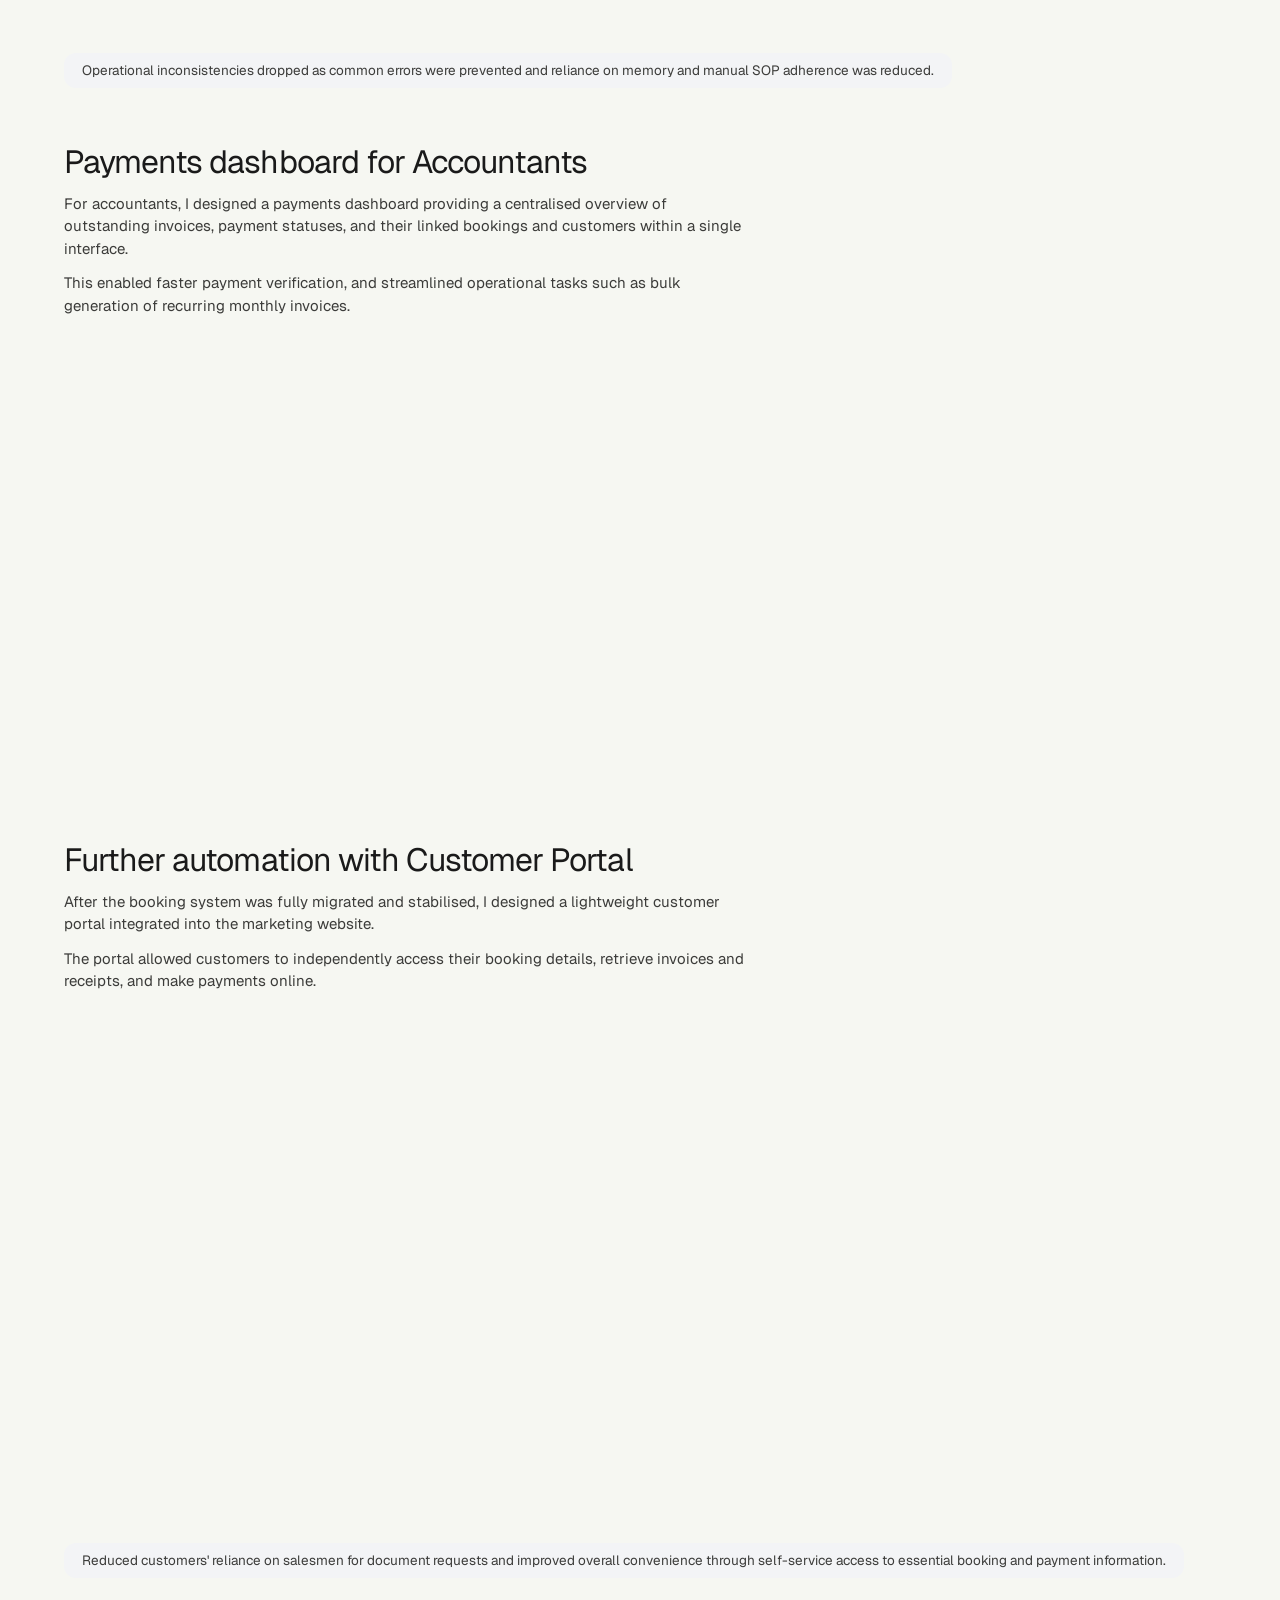
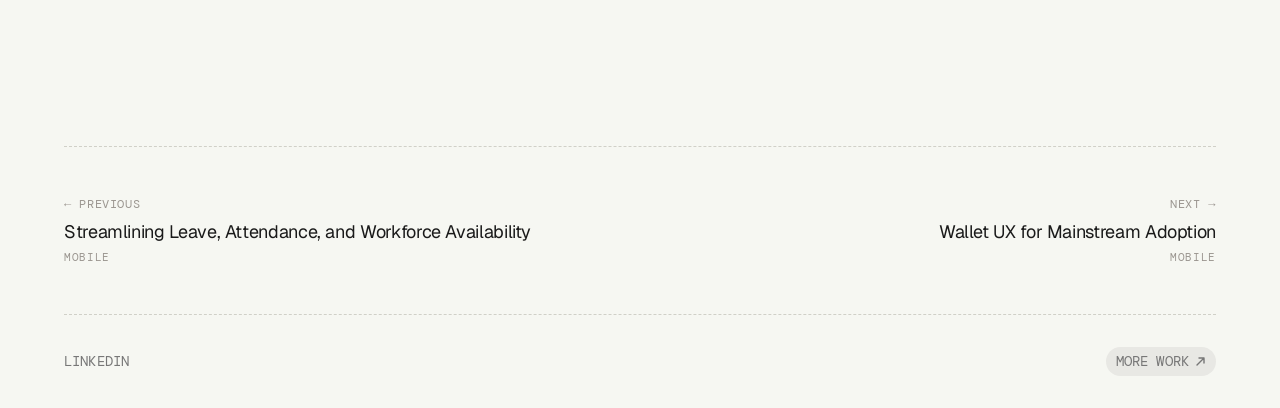
==== commit b7f35c7f: "Resume update" ====
--- a/booking-case-study.html
+++ b/booking-case-study.html
@@ -216,7 +216,7 @@
       display: inline-flex; align-items: center; gap: 6px;
       font-family: 'DM Mono', monospace; font-size: 14px; font-weight: 400;
       letter-spacing: 0.01em; text-transform: uppercase;
-      background: #e8e8e4; border-radius: 9999px; padding: 2px 6px;
+      background: #e8e8e4; border-radius: 9999px; padding: 3px 10px;
       color: #777777; text-decoration: none;
       transition: background 0.18s ease;
     }
@@ -341,11 +341,11 @@
           </svg>
           <span class="pf-email-full">KELLYHENGJL@GMAIL.COM</span><span class="pf-email-short">EMAIL</span>
         </a>
-        <a href="images/resume.pdf" class="pf-resume-btn" download aria-label="Download resume">
+        <a href="images/Kelly_Heng_UIUX_Designer_Resume.pdf" class="pf-resume-btn" download aria-label="Download CV">
           <svg width="13" height="13" viewBox="0 0 13 13" fill="none" xmlns="http://www.w3.org/2000/svg" aria-hidden="true">
             <path d="M6.5 1v7.5M3.5 6.5l3 2.5 3-2.5M1.5 11.5h10" stroke="currentColor" stroke-width="1.4" stroke-linecap="round" stroke-linejoin="round"/>
           </svg>
-          RESUME
+          CV
         </a>
       </div>
     </div>
@@ -489,7 +489,7 @@
       <span class="pf-case-nav-title">Streamlining Leave, Attendance, and Workforce Availability</span>
       <span class="pf-case-nav-type">MOBILE</span>
     </a>
-      <a href="me3-case-study.html" class="pf-case-nav-link pf-case-nav-link--next">
+      <a href="crypto-case-study.html" class="pf-case-nav-link pf-case-nav-link--next">
       <span class="pf-case-nav-dir">Next →</span>
       <span class="pf-case-nav-title">Wallet UX for Mainstream Adoption</span>
       <span class="pf-case-nav-type">MOBILE</span>
@@ -499,18 +499,13 @@
   <footer class="pf-footer">
     <div class="pf-footer-inner">
       <nav class="pf-social-links">
-        <a href="https://www.linkedin.com/in/kellyhengjl/" aria-label="LinkedIn" class="pf-icon-link" target="_blank" rel="noopener noreferrer">
-          <img src="images/icon-linkedin.png" alt="LinkedIn" width="22" height="22" onerror="this.style.opacity='0'">
-        </a>
-        <a href="https://www.instagram.com/blueuhour/" aria-label="Instagram" class="pf-icon-link" target="_blank" rel="noopener noreferrer">
-          <img src="images/icon-instagram.png" alt="Instagram" width="22" height="22" onerror="this.style.opacity='0'">
-        </a>
+        <a href="https://www.linkedin.com/in/kellyhengjl/" class="pf-all-work" target="_blank" rel="noopener noreferrer" aria-label="LinkedIn">LINKEDIN</a>
       </nav>
       <a href="https://behance.net/kellyheng" class="pf-resume-btn" target="_blank" rel="noopener noreferrer" aria-label="More work on Behance">
+        MORE WORK
         <svg width="11" height="11" viewBox="0 0 11 11" fill="none" xmlns="http://www.w3.org/2000/svg" aria-hidden="true">
           <path d="M2 9L9 2M9 2H4M9 2v5" stroke="currentColor" stroke-width="1.4" stroke-linecap="round" stroke-linejoin="round"/>
         </svg>
-        MORE WORK
       </a>
     </div>
   </footer>
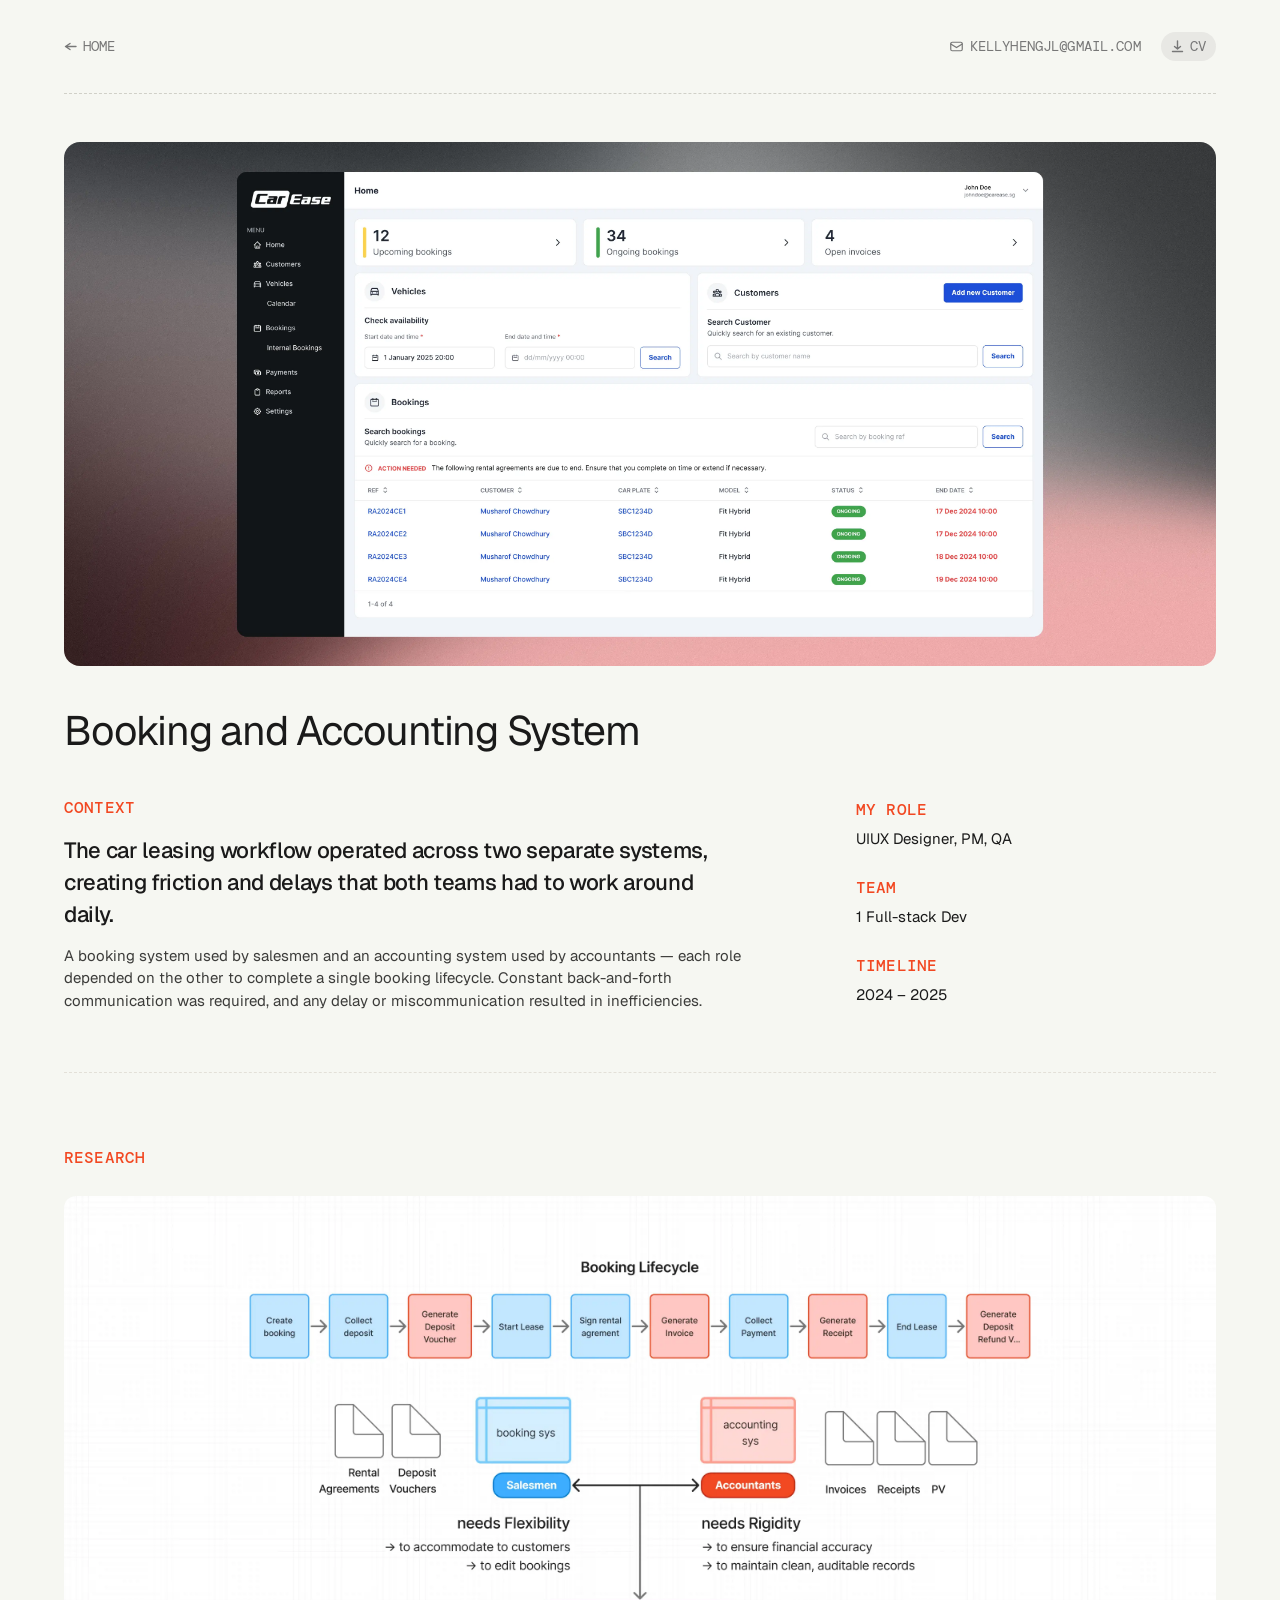
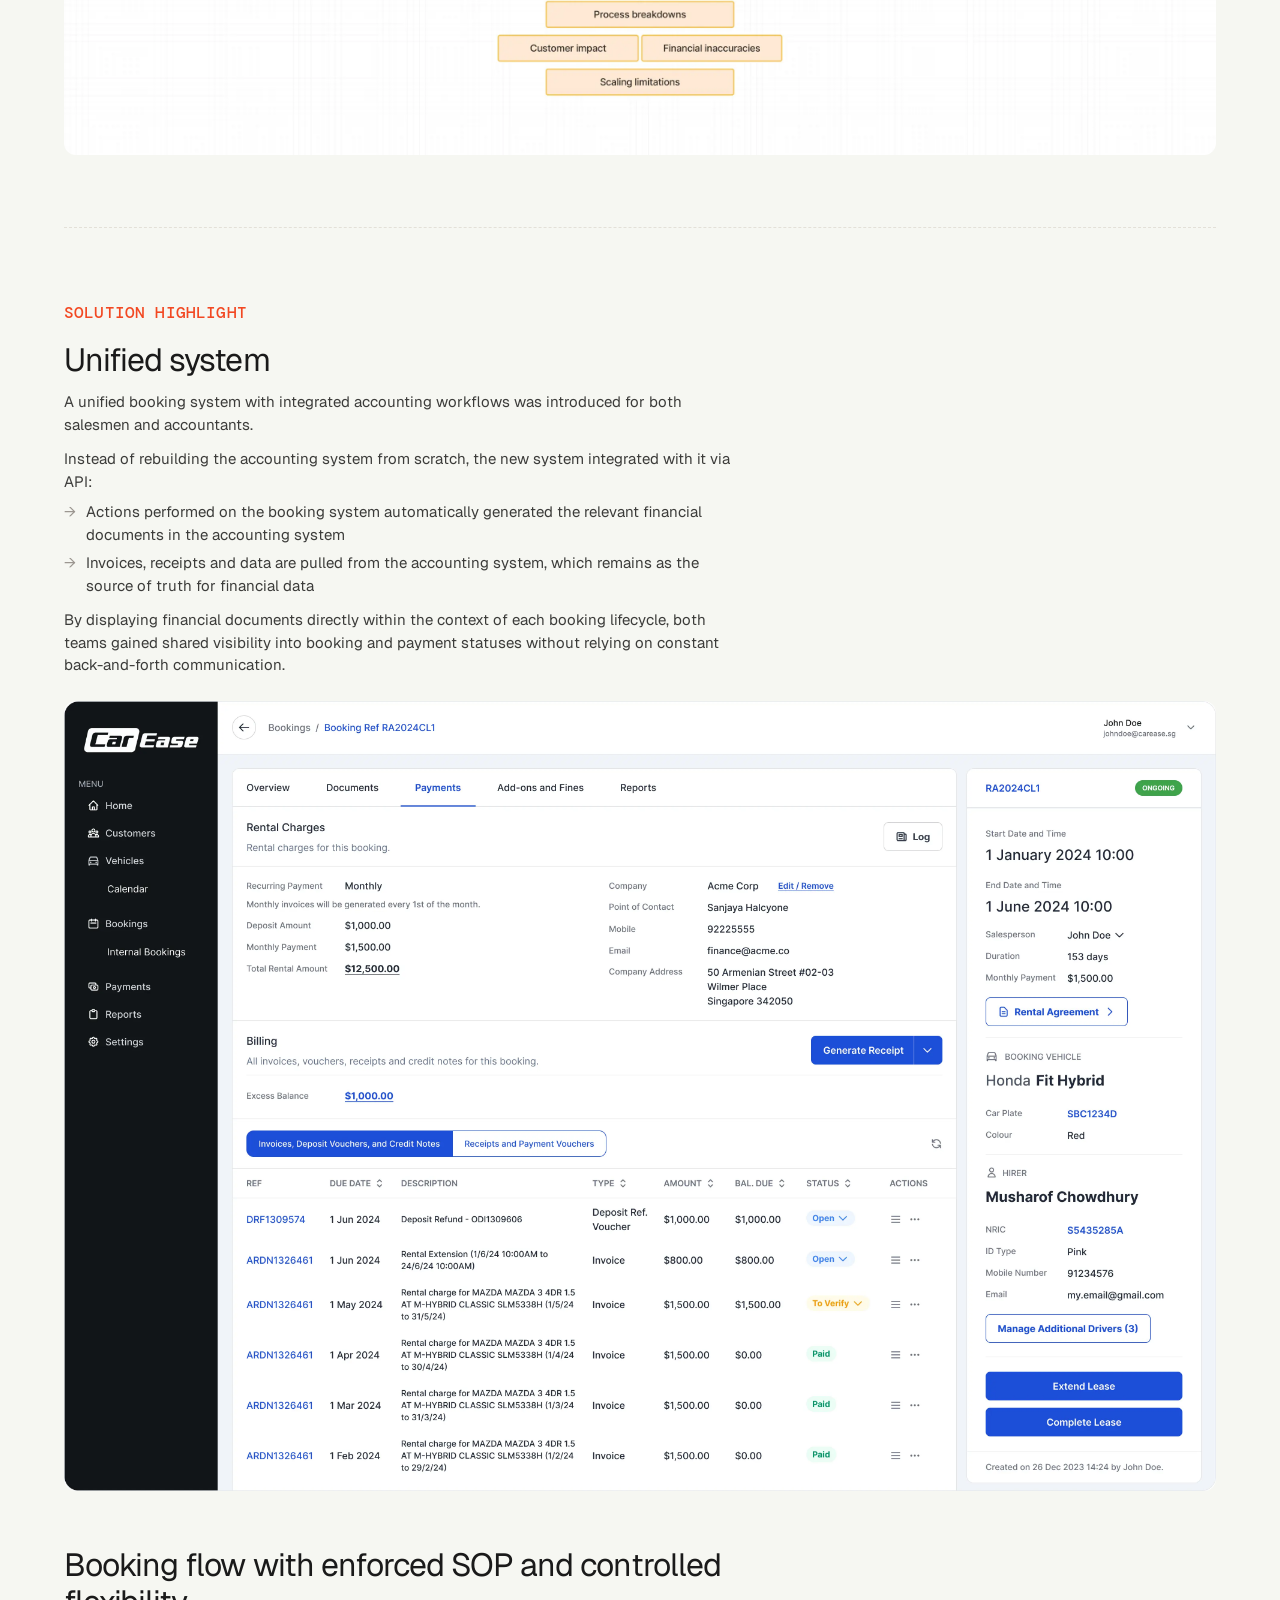
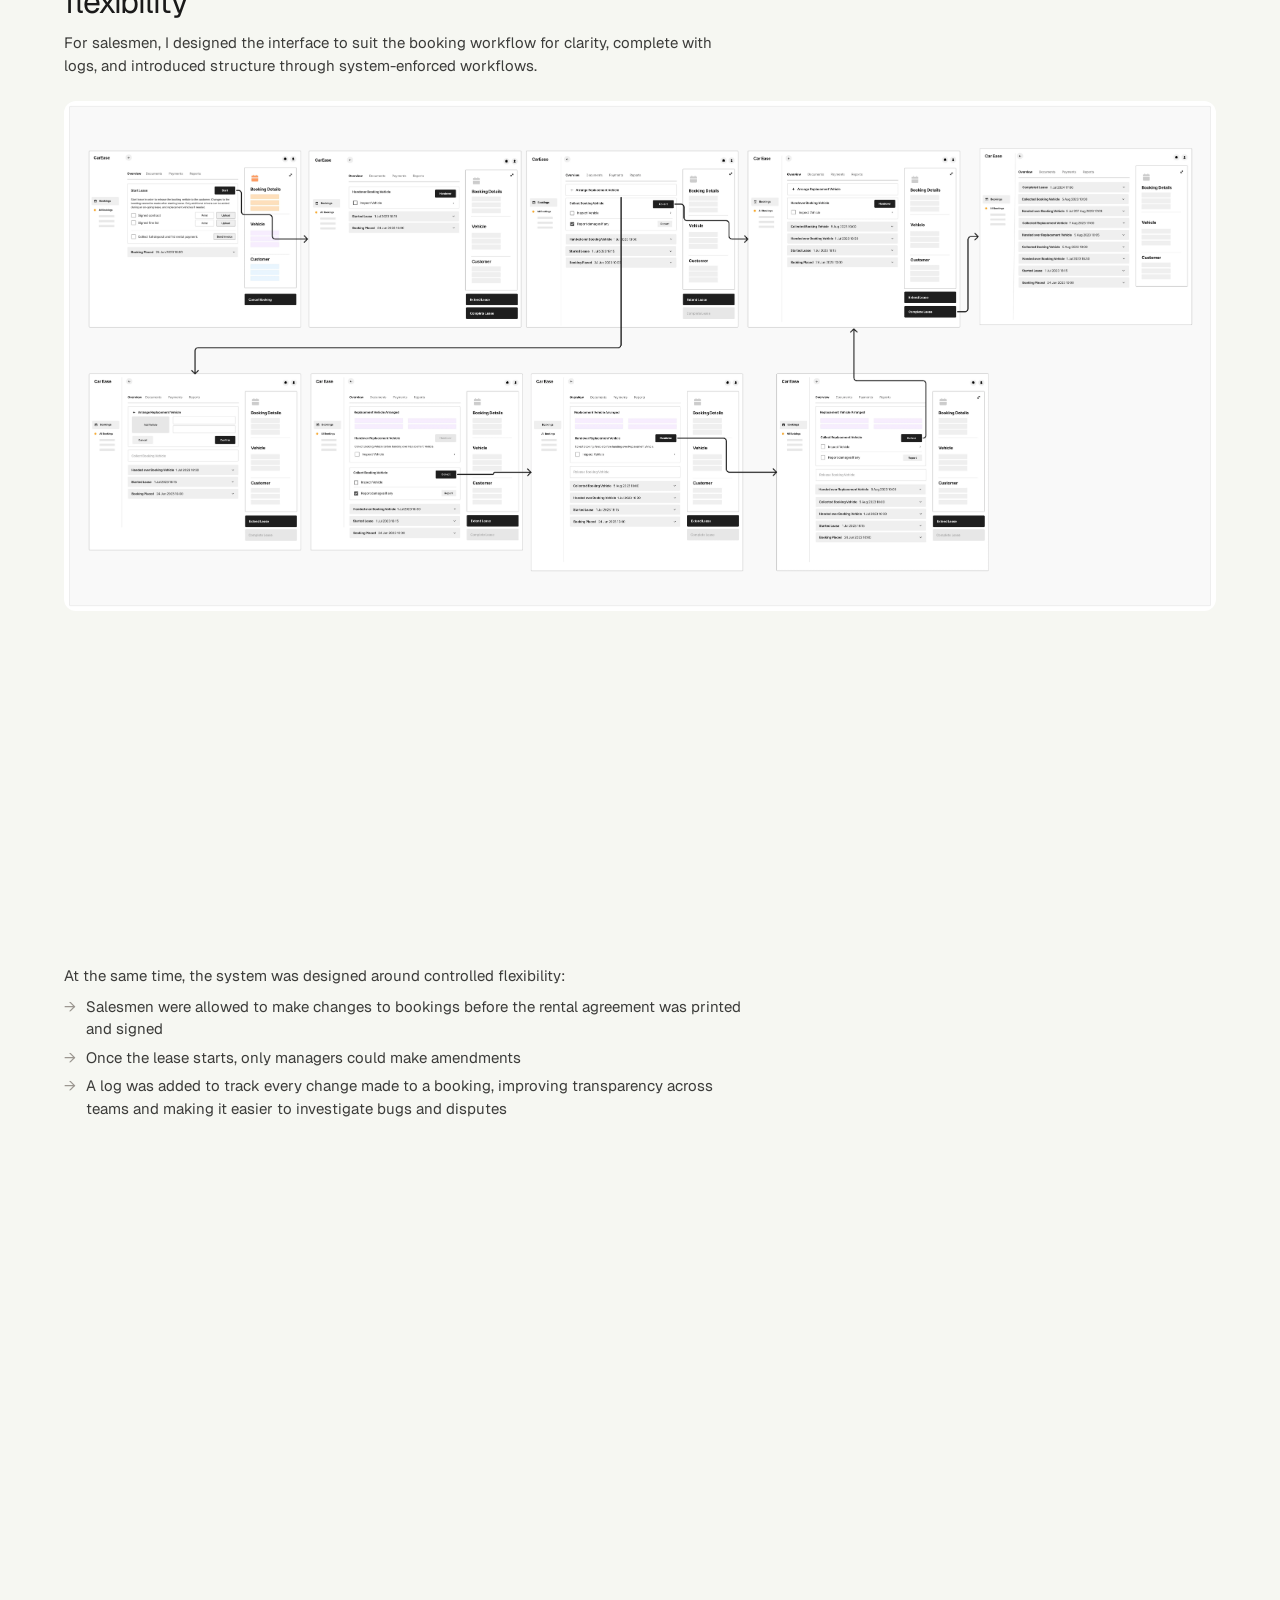
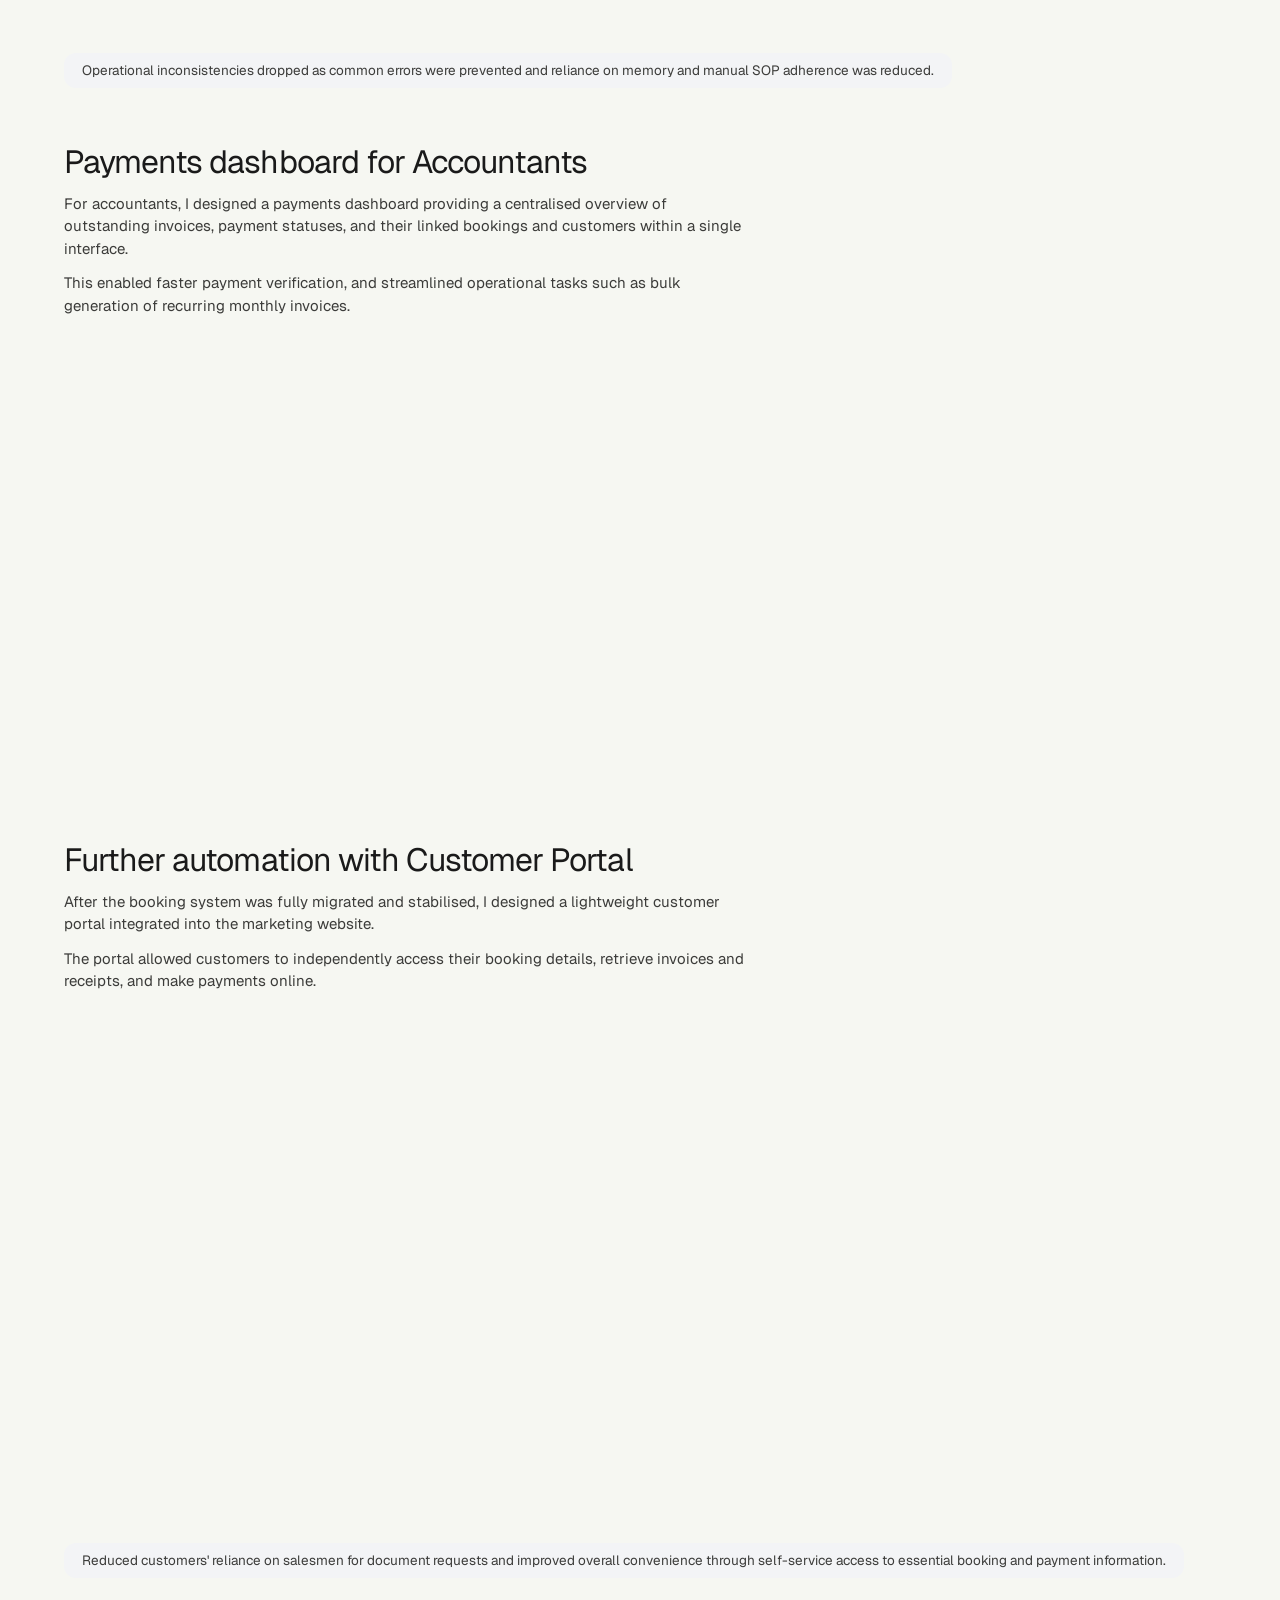
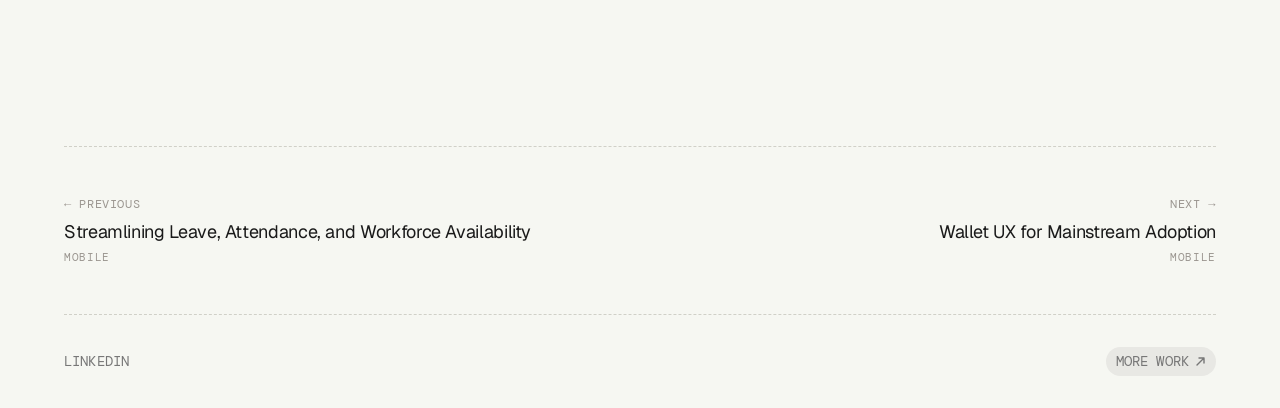
==== commit 004dc2cf: "Favicon update" ====
--- a/booking-case-study.html
+++ b/booking-case-study.html
@@ -2,6 +2,7 @@
 <html lang="en">
 <head>
   <meta charset="UTF-8" />
+  <link rel="icon" href="data:image/svg+xml,<svg xmlns='http://www.w3.org/2000/svg' viewBox='0 0 100 100'><text y='.9em' font-size='90'>✏️</text></svg>">
   <meta name="viewport" content="width=device-width, initial-scale=1.0" />
   <title>Booking &amp; Accounting System — Kelly Heng</title>
   <link rel="preconnect" href="https://fonts.googleapis.com" />
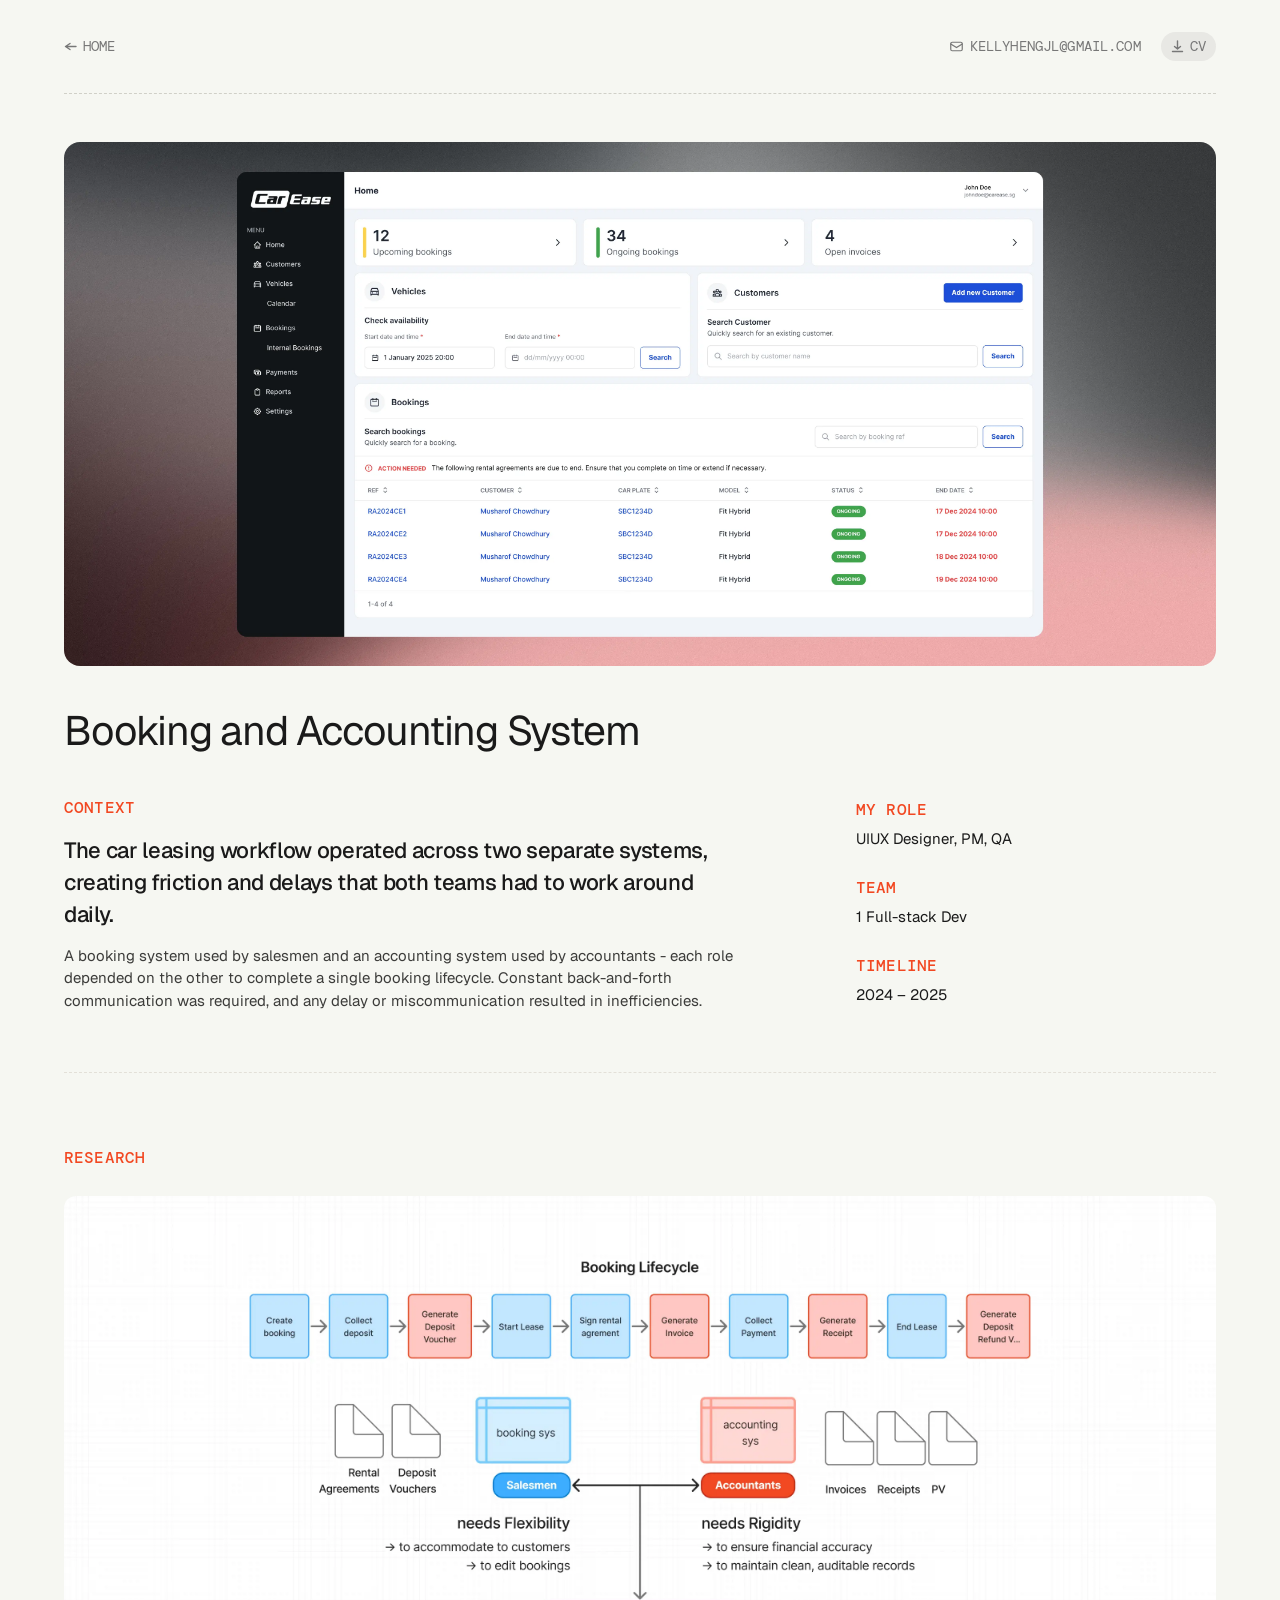
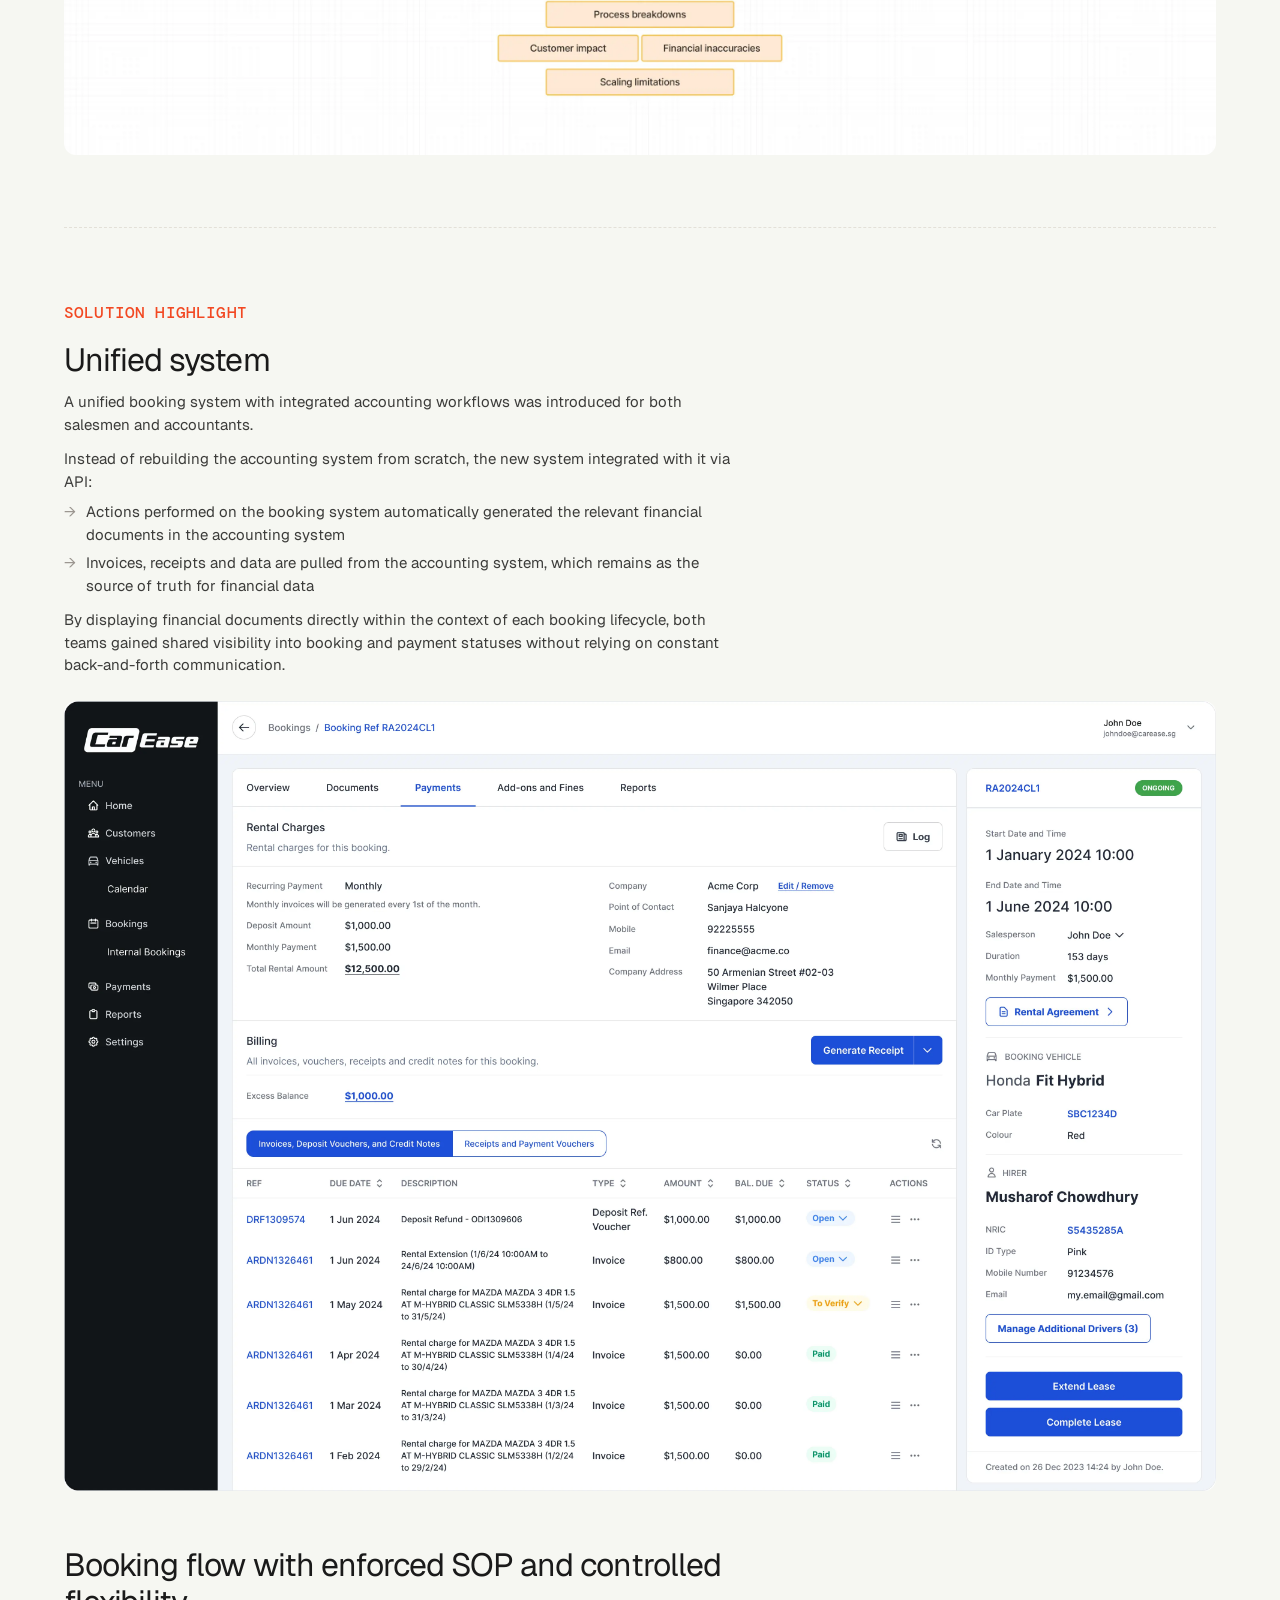
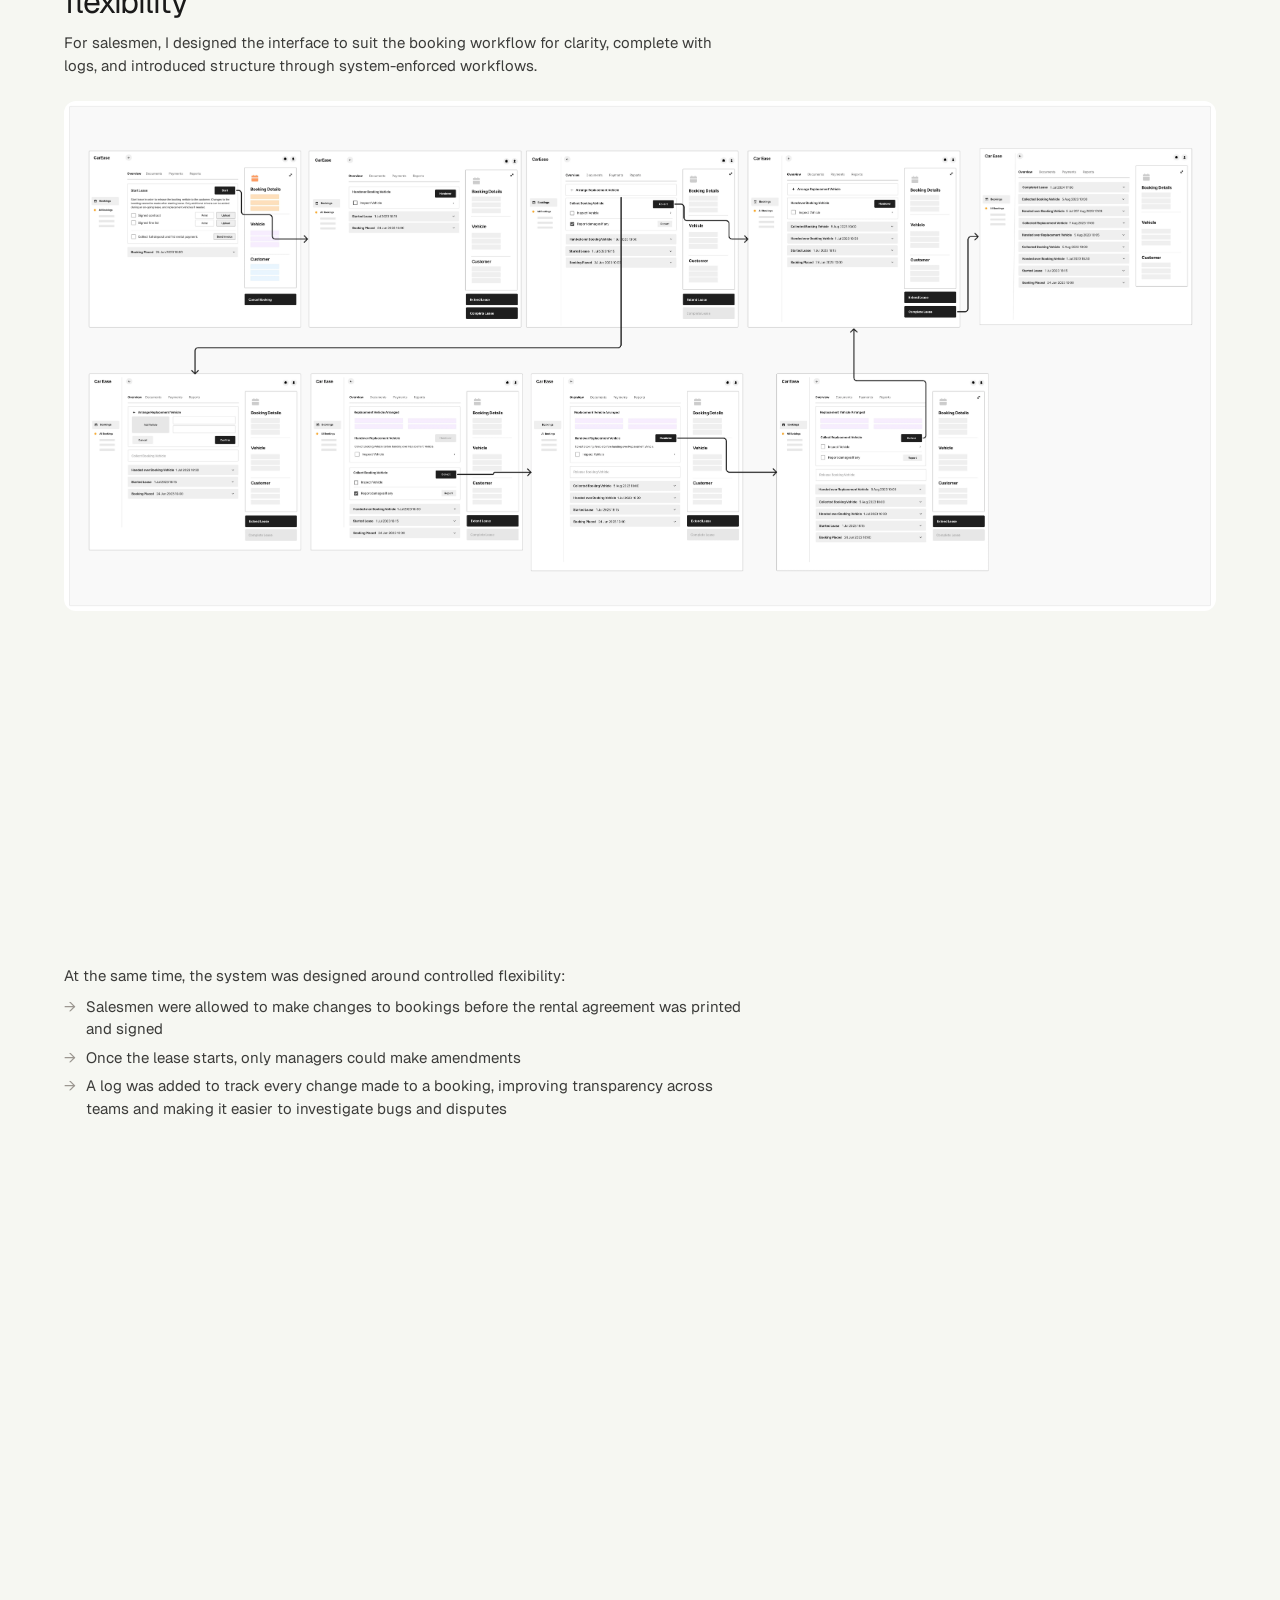
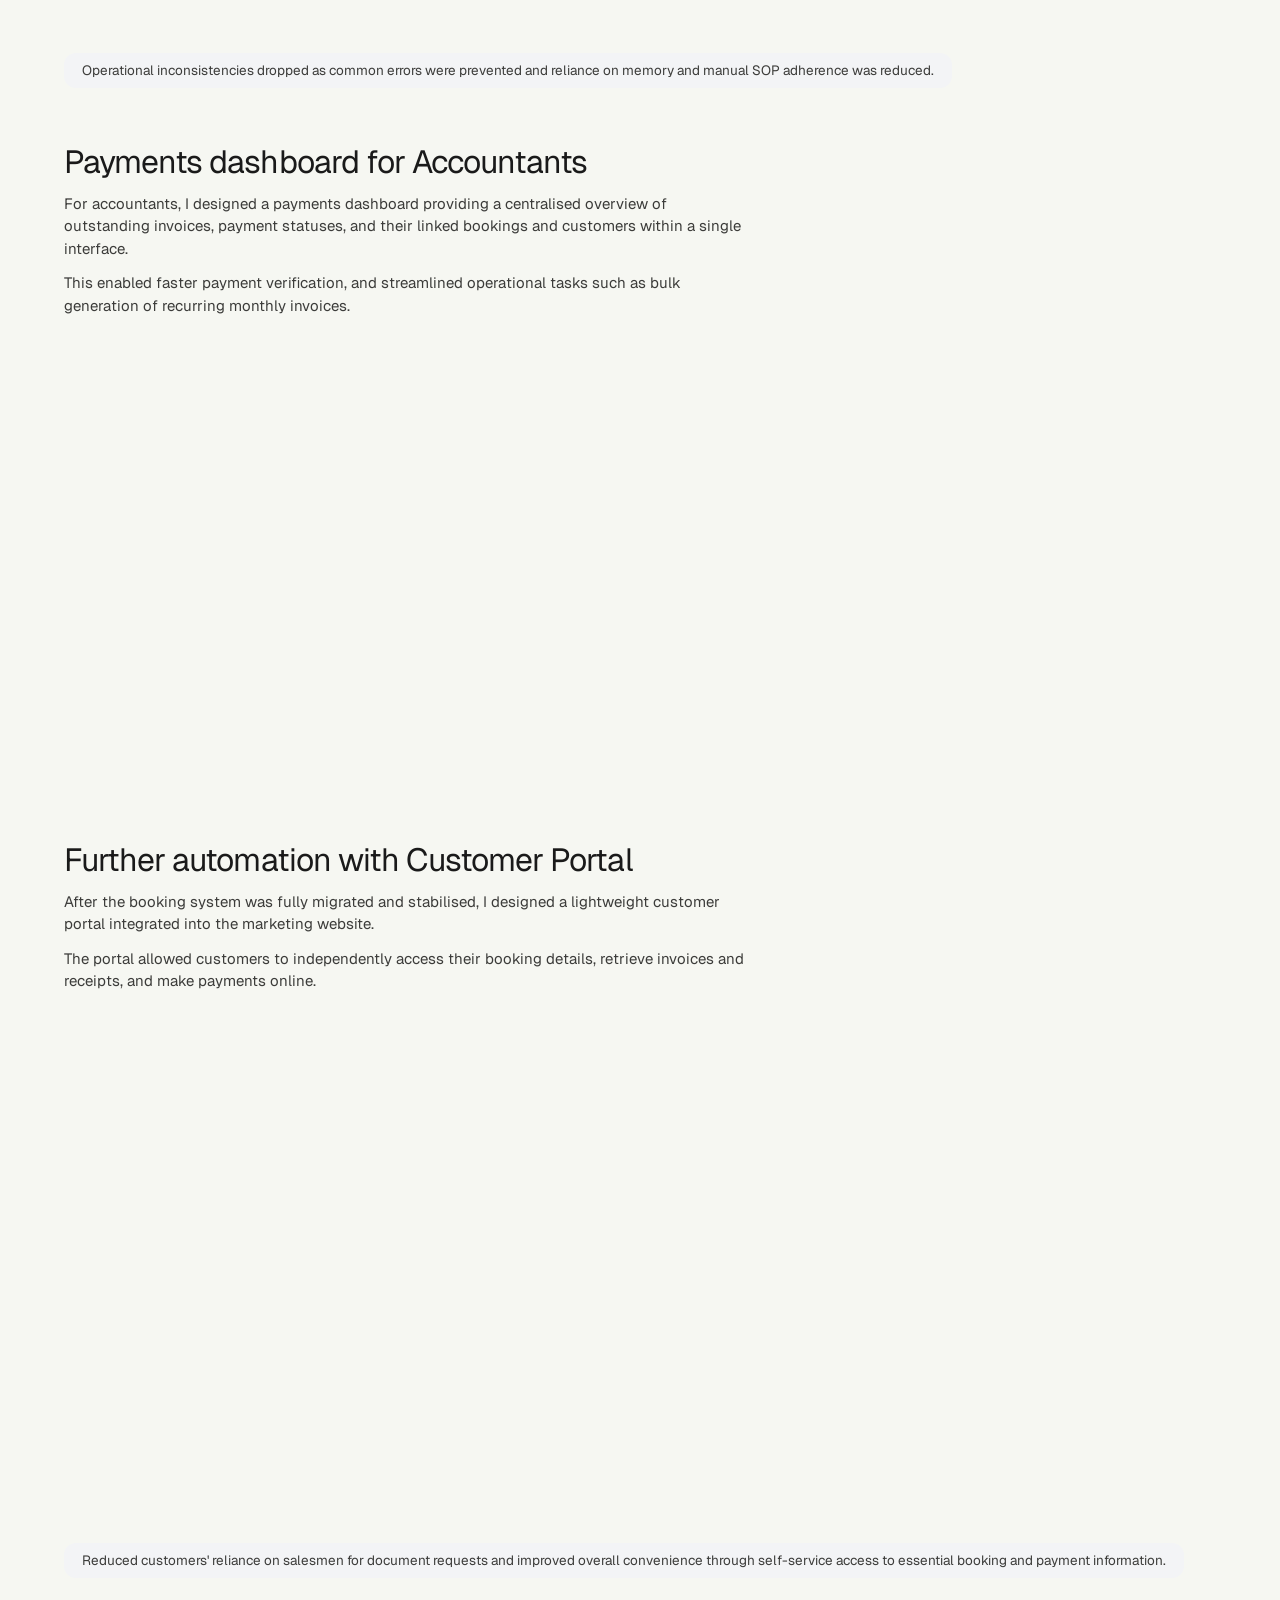
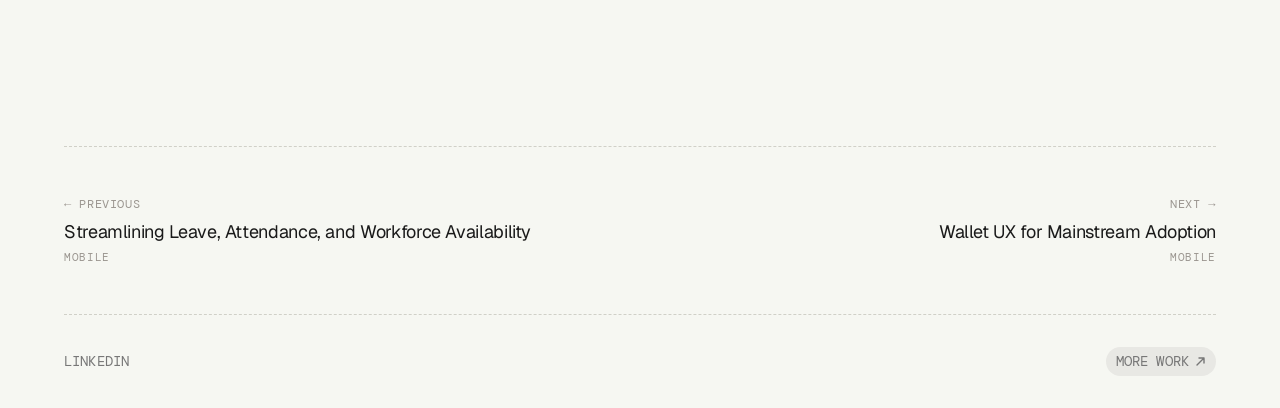
==== commit fd260f77: "Renaming" ====
--- a/booking-case-study.html
+++ b/booking-case-study.html
@@ -4,7 +4,7 @@
   <meta charset="UTF-8" />
   <link rel="icon" href="data:image/svg+xml,<svg xmlns='http://www.w3.org/2000/svg' viewBox='0 0 100 100'><text y='.9em' font-size='90'>✏️</text></svg>">
   <meta name="viewport" content="width=device-width, initial-scale=1.0" />
-  <title>Booking &amp; Accounting System — Kelly Heng</title>
+  <title>Internal Booking System - Kelly Heng</title>
   <link rel="preconnect" href="https://fonts.googleapis.com" />
   <link rel="preconnect" href="https://fonts.gstatic.com" crossorigin />
   <link href="https://fonts.googleapis.com/css2?family=DM+Mono:ital,wght@0,400;0,500;1,400&family=DM+Sans:wght@400;500&family=Geist:wght@300;400;500;600&family=Instrument+Serif&family=Roboto+Mono:wght@600&display=swap" rel="stylesheet" />
@@ -369,7 +369,7 @@
         <div class="cs-intro-body">
           <span class="section-label">Context</span>
           <p class="cs-intro-lead">The car leasing workflow operated across two separate systems, creating friction and delays that both teams had to work around daily.</p>
-          <p class="cs-body">A booking system used by salesmen and an accounting system used by accountants — each role depended on the other to complete a single booking lifecycle. Constant back-and-forth communication was required, and any delay or miscommunication resulted in inefficiencies.</p>
+          <p class="cs-body">A booking system used by salesmen and an accounting system used by accountants - each role depended on the other to complete a single booking lifecycle. Constant back-and-forth communication was required, and any delay or miscommunication resulted in inefficiencies.</p>
         </div>
         <div class="cs-meta-col">
           <div class="cs-meta-item">
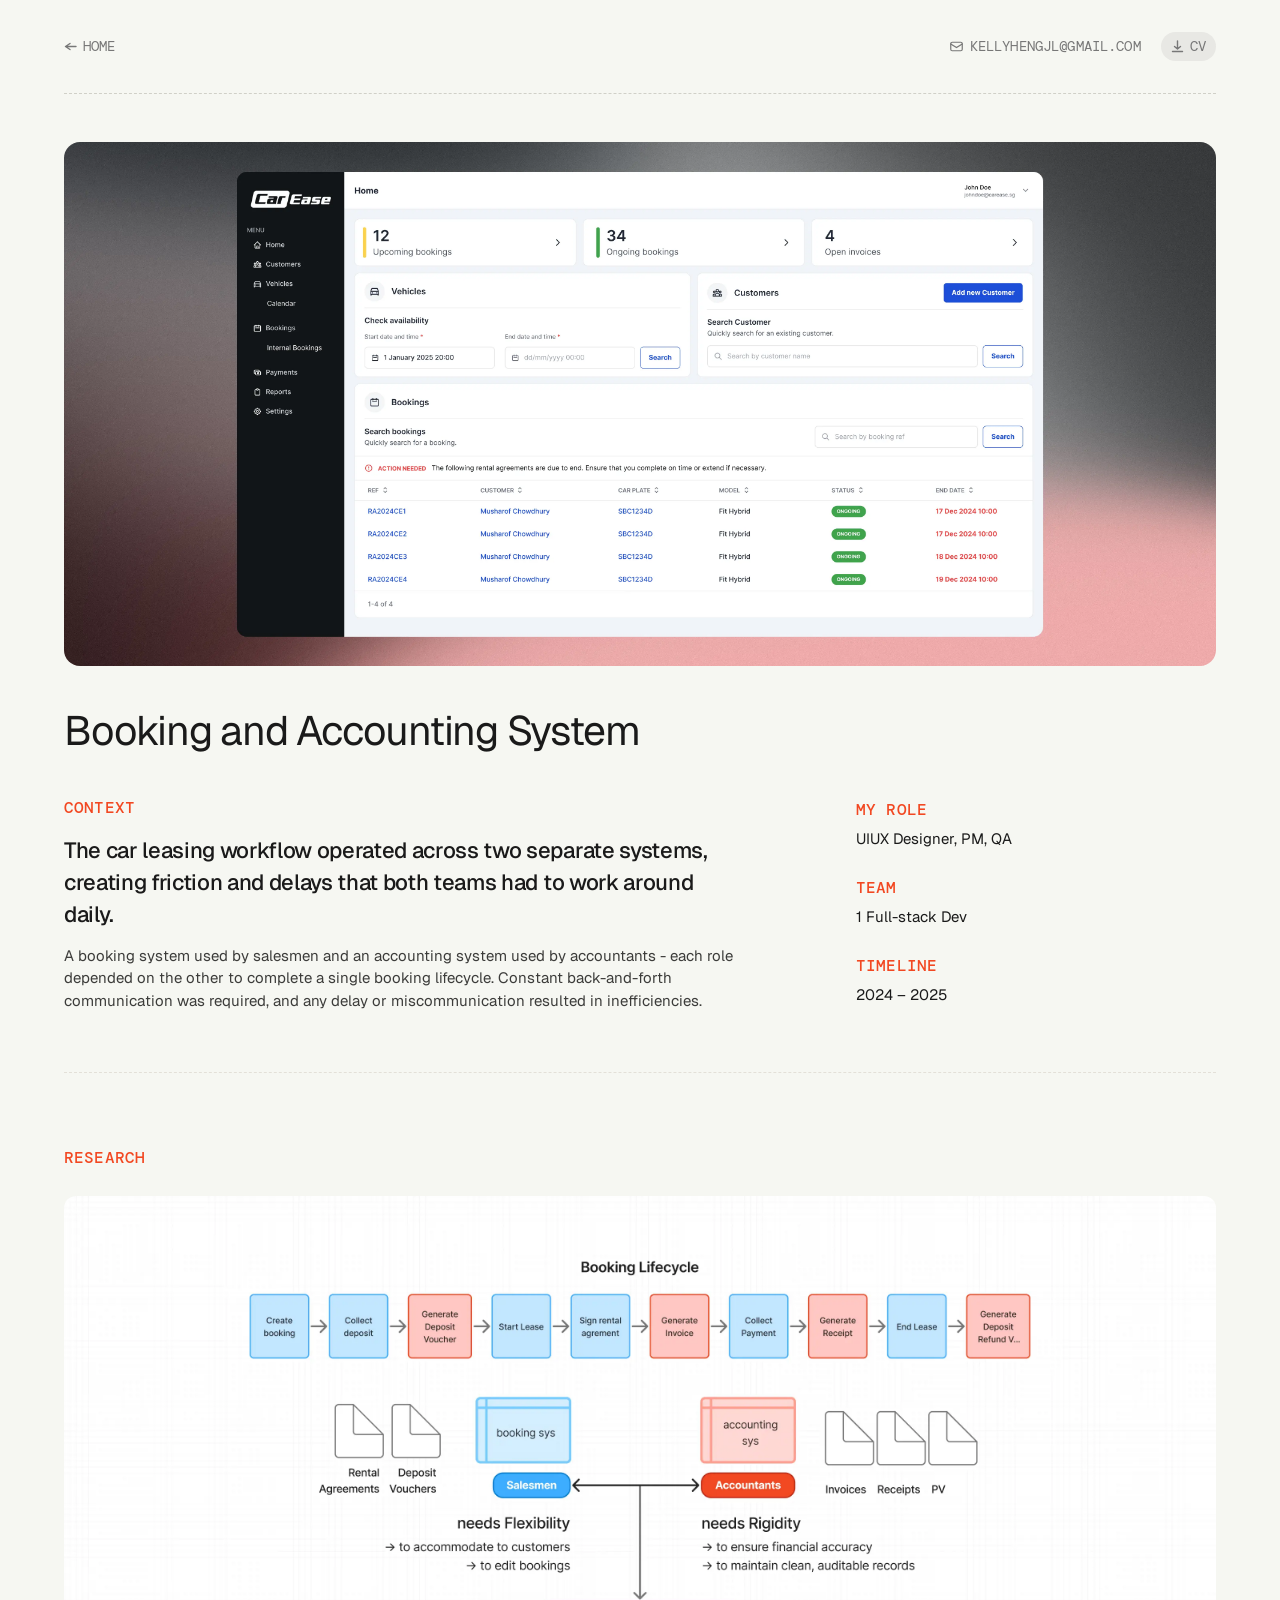
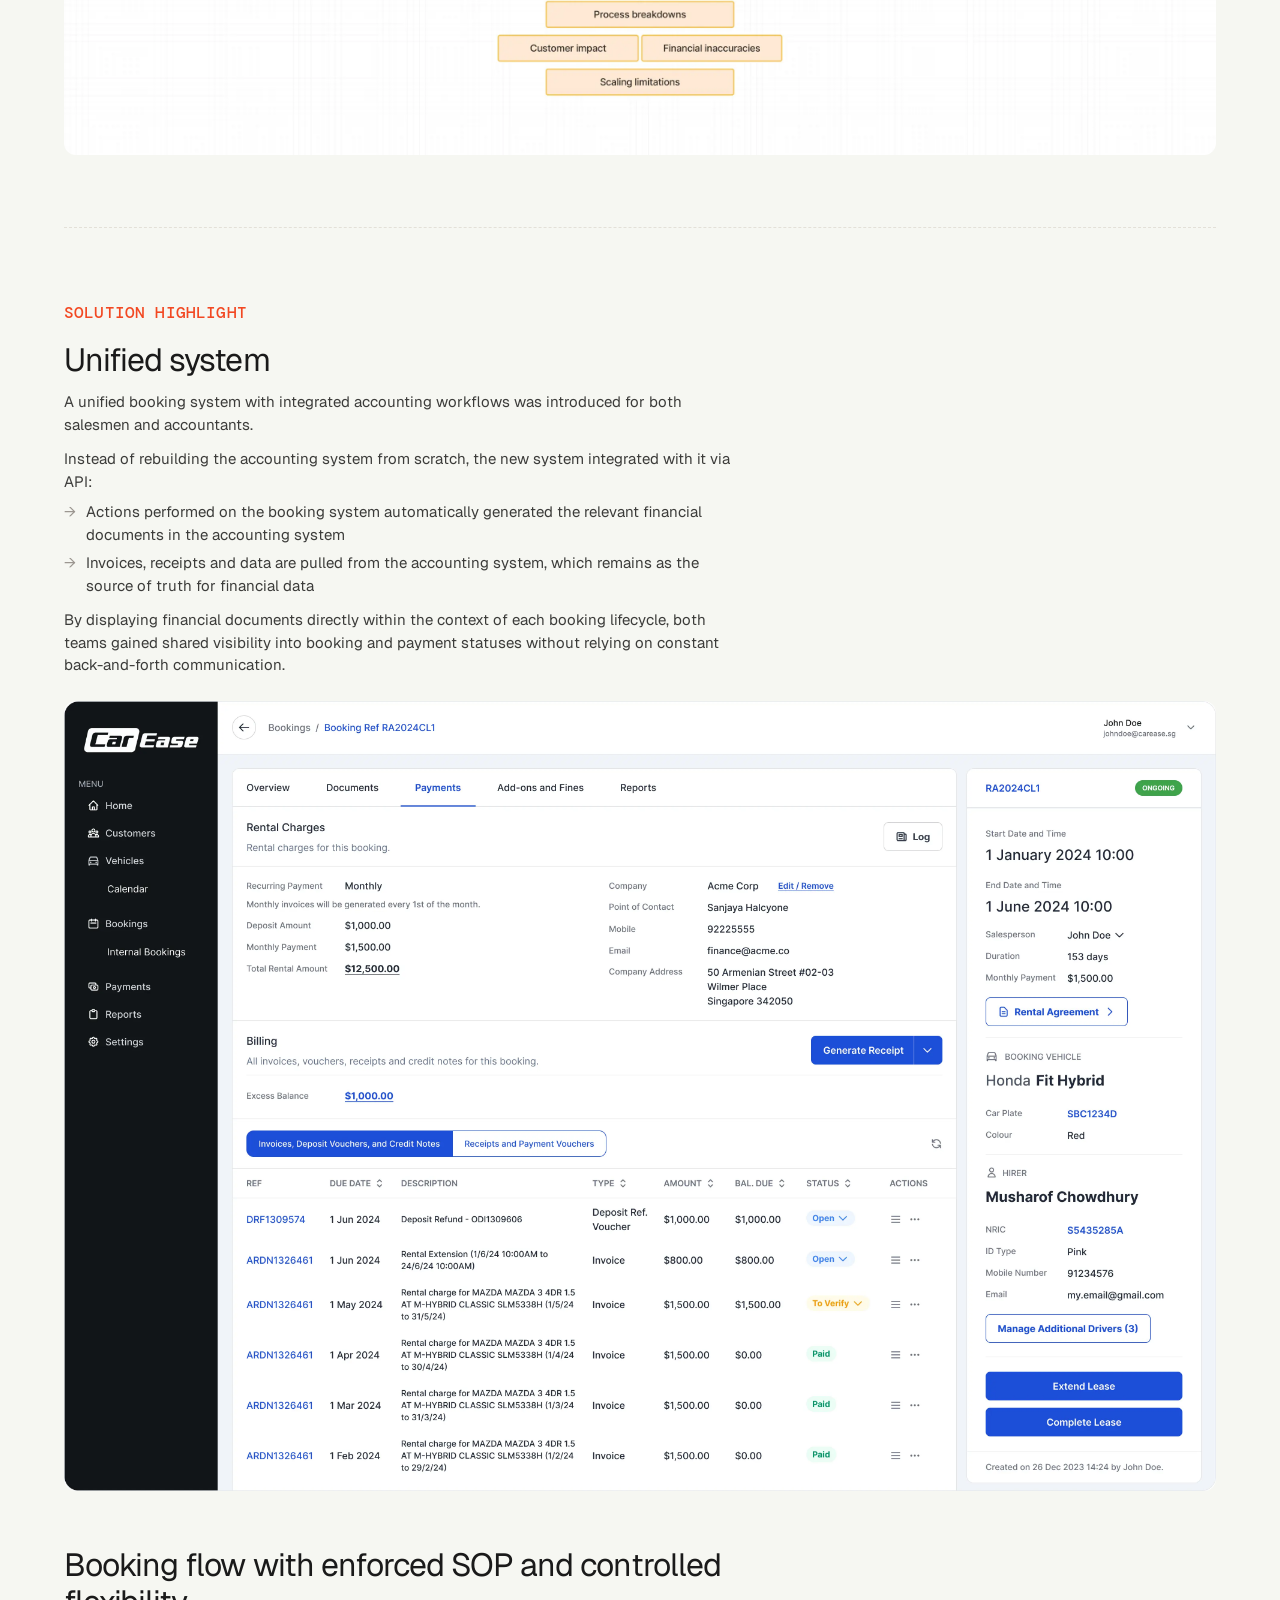
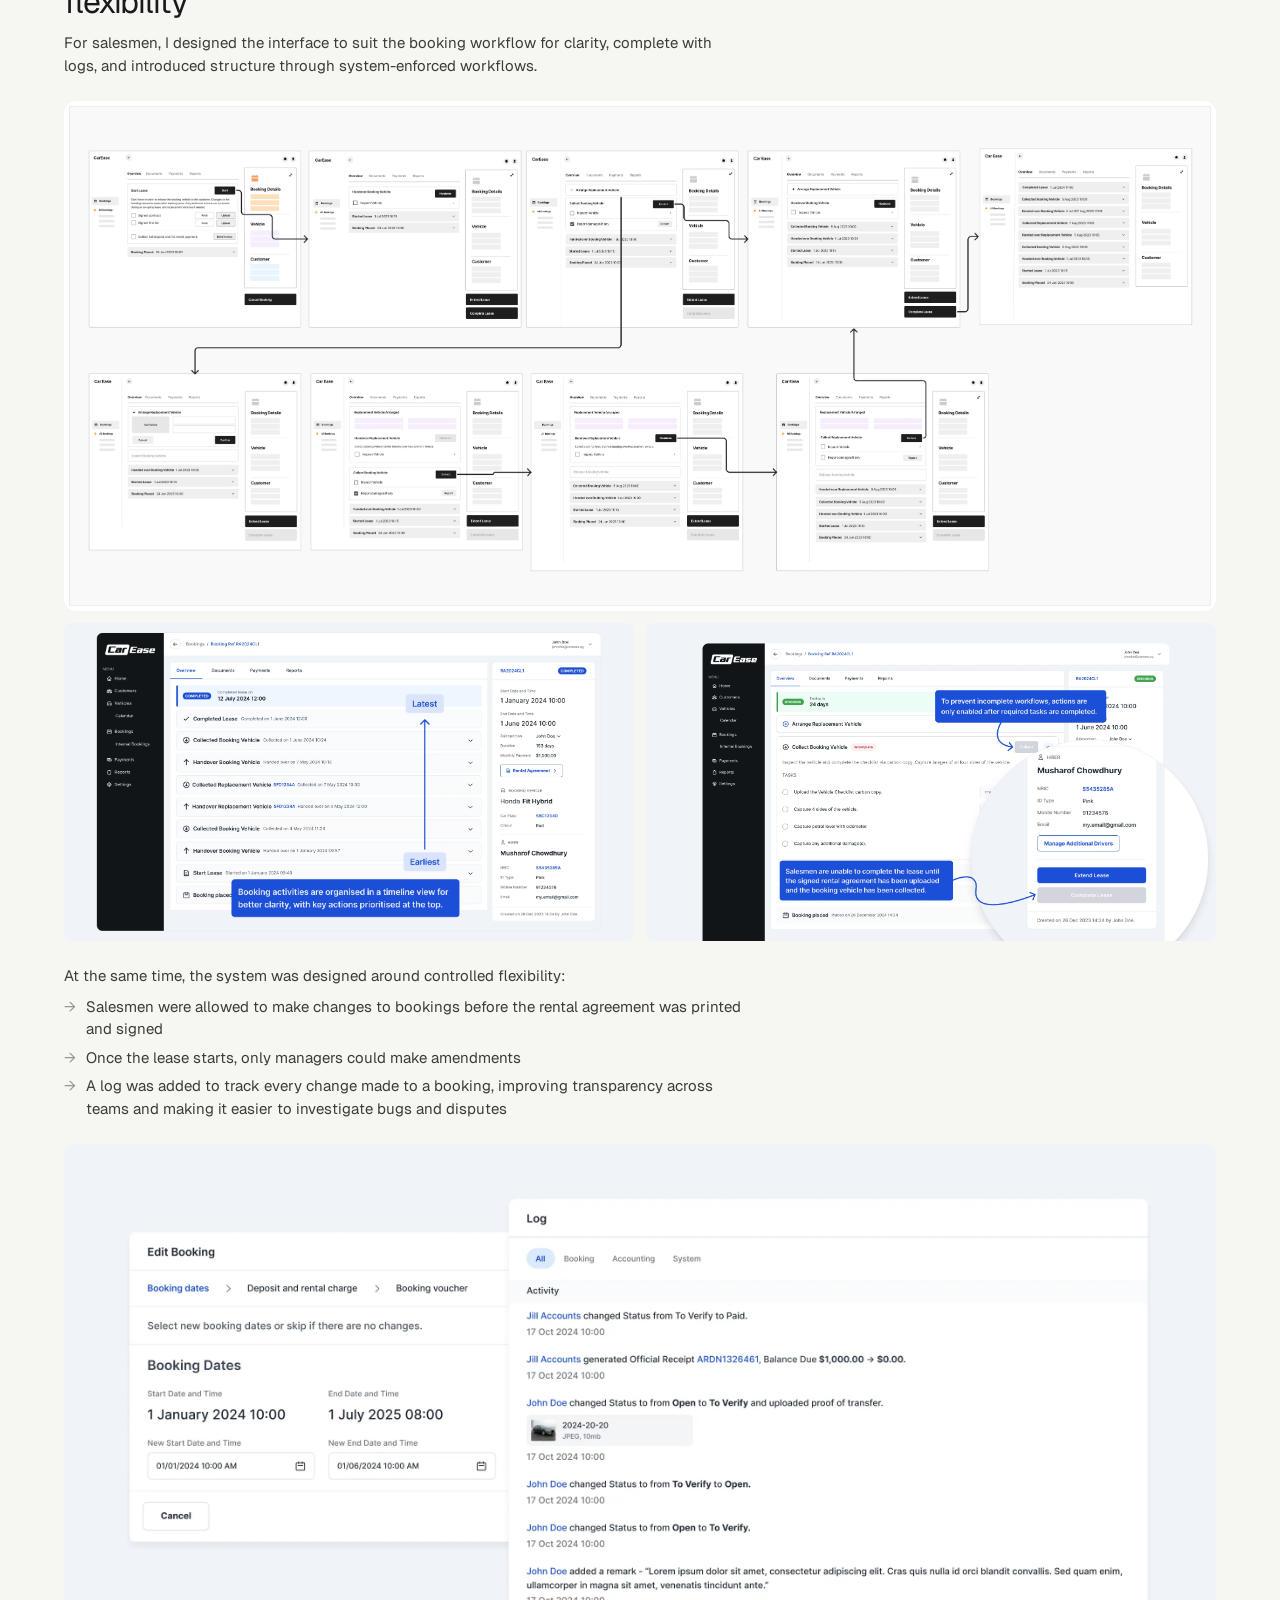
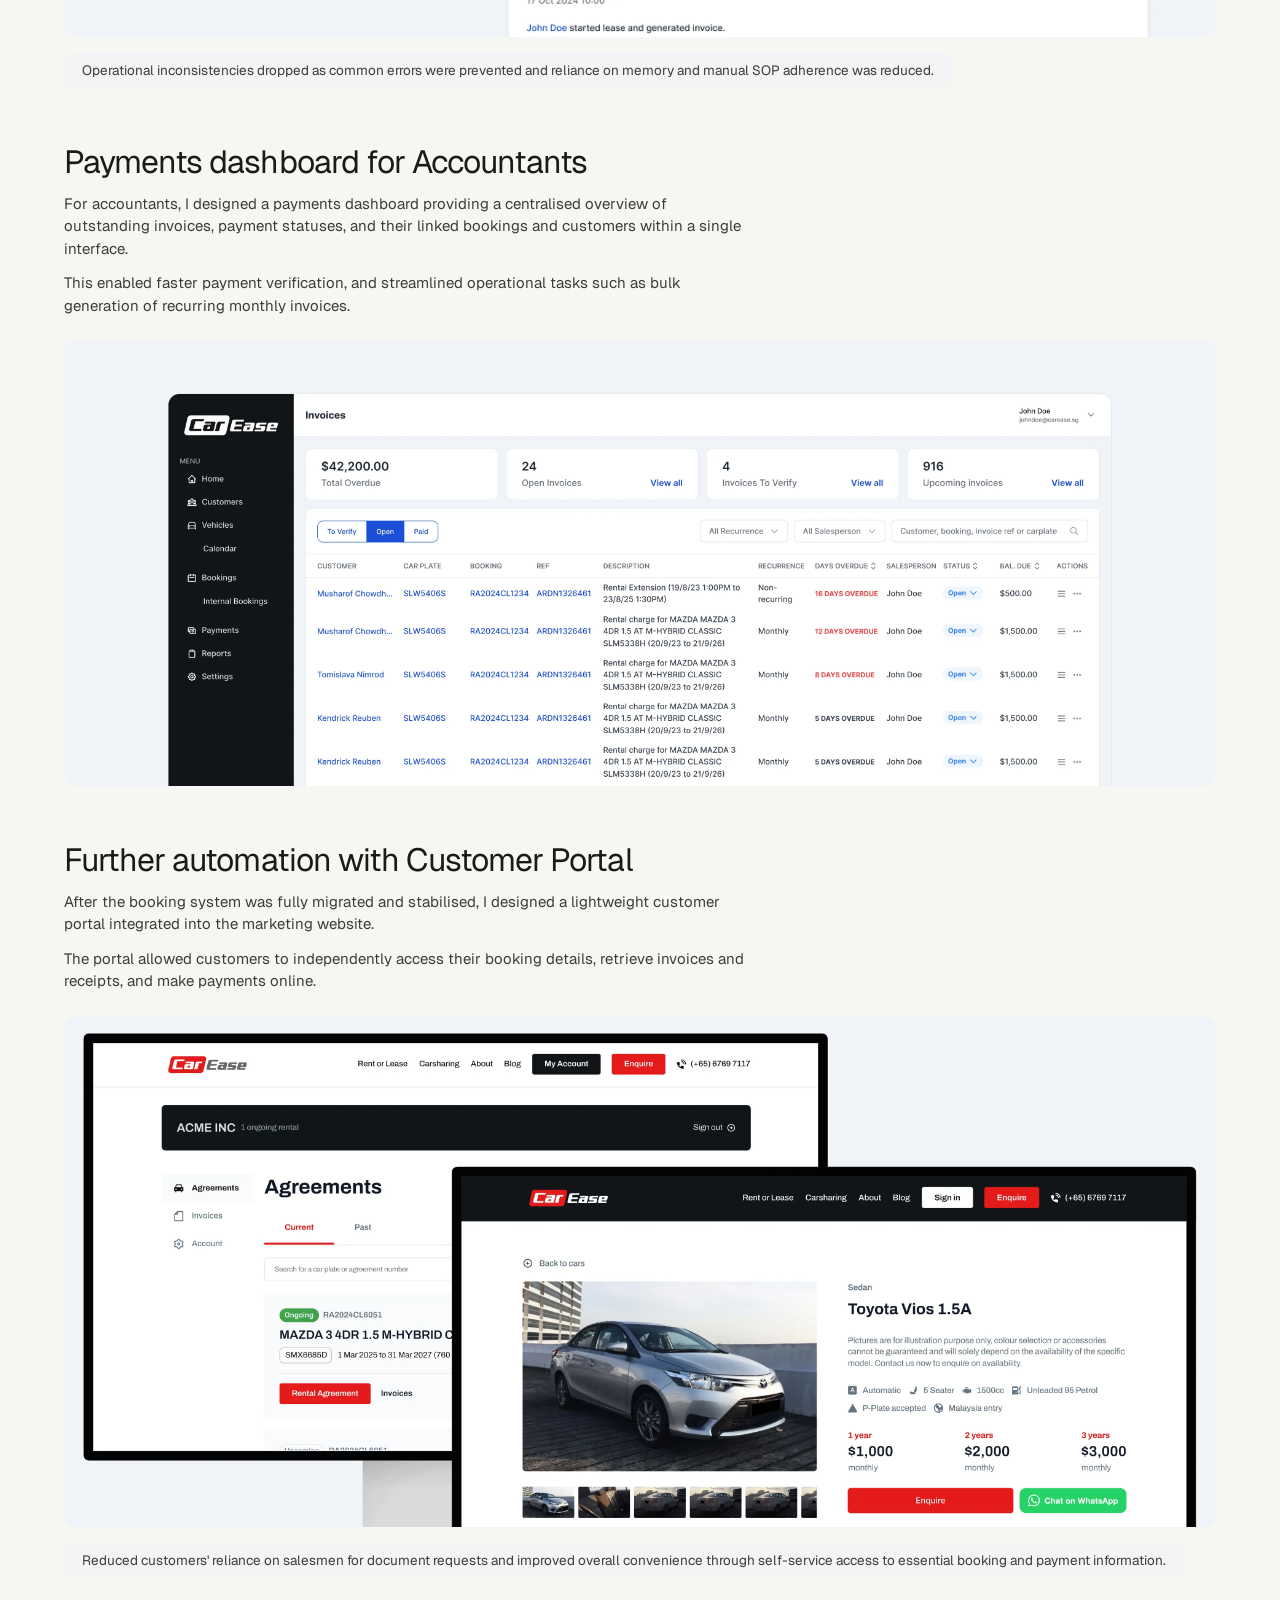
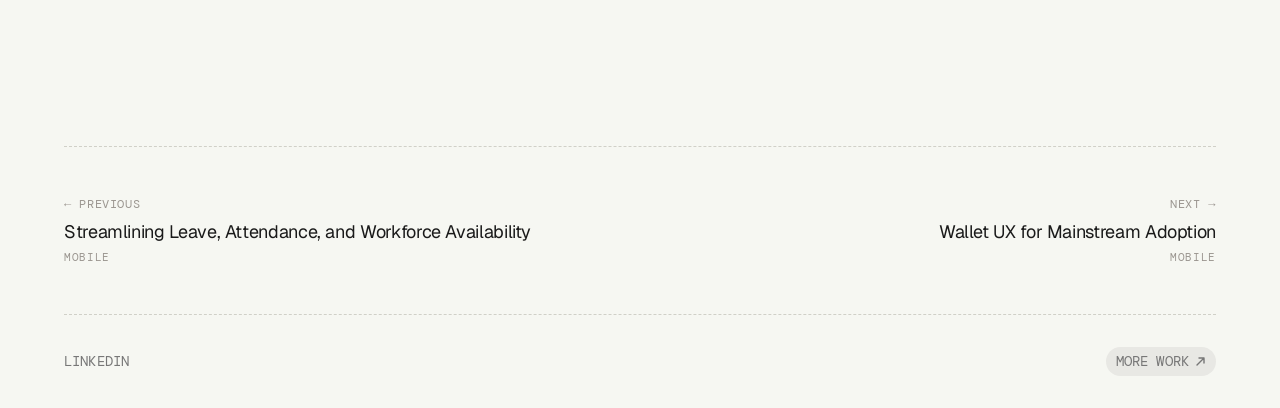
==== commit b4ec3ee4: "filter bot traffic out" ====
--- a/booking-case-study.html
+++ b/booking-case-study.html
@@ -1,6 +1,15 @@
 <!DOCTYPE html>
 <html lang="en">
 <head>
+  <!-- Google tag (gtag.js) -->
+<script async src="https://www.googletagmanager.com/gtag/js?id=G-6JKL9FTB34"></script>
+<script>
+  window.dataLayer = window.dataLayer || [];
+  function gtag(){dataLayer.push(arguments);}
+  gtag('js', new Date());
+
+  gtag('config', 'G-6JKL9FTB34');
+</script>
   <meta charset="UTF-8" />
   <link rel="icon" href="data:image/svg+xml,<svg xmlns='http://www.w3.org/2000/svg' viewBox='0 0 100 100'><text y='.9em' font-size='90'>✏️</text></svg>">
   <meta name="viewport" content="width=device-width, initial-scale=1.0" />
@@ -342,7 +351,7 @@
           </svg>
           <span class="pf-email-full">KELLYHENGJL@GMAIL.COM</span><span class="pf-email-short">EMAIL</span>
         </a>
-        <a href="images/Kelly_Heng_UIUX_Designer_Resume.pdf" class="pf-resume-btn" download aria-label="Download CV">
+        <a href="images/Kelly_Heng_UIUX_Designer_Resume.pdf" class="pf-resume-btn" download onclick="trackEvent('resume_download')" aria-label="Download CV">
           <svg width="13" height="13" viewBox="0 0 13 13" fill="none" xmlns="http://www.w3.org/2000/svg" aria-hidden="true">
             <path d="M6.5 1v7.5M3.5 6.5l3 2.5 3-2.5M1.5 11.5h10" stroke="currentColor" stroke-width="1.4" stroke-linecap="round" stroke-linejoin="round"/>
           </svg>
@@ -500,9 +509,9 @@
   <footer class="pf-footer">
     <div class="pf-footer-inner">
       <nav class="pf-social-links">
-        <a href="https://www.linkedin.com/in/kellyhengjl/" class="pf-all-work" target="_blank" rel="noopener noreferrer" aria-label="LinkedIn">LINKEDIN</a>
+        <a href="https://www.linkedin.com/in/kellyhengjl/" class="pf-all-work" target="_blank" rel="noopener noreferrer" onclick="trackEvent('linkedin_click')" aria-label="LinkedIn">LINKEDIN</a>
       </nav>
-      <a href="https://behance.net/kellyheng" class="pf-resume-btn" target="_blank" rel="noopener noreferrer" aria-label="More work on Behance">
+      <a href="https://behance.net/kellyheng" class="pf-resume-btn" target="_blank" rel="noopener noreferrer" onclick="trackEvent('more_work_click')" aria-label="More work on Behance">
         MORE WORK
         <svg width="11" height="11" viewBox="0 0 11 11" fill="none" xmlns="http://www.w3.org/2000/svg" aria-hidden="true">
           <path d="M2 9L9 2M9 2H4M9 2v5" stroke="currentColor" stroke-width="1.4" stroke-linecap="round" stroke-linejoin="round"/>
@@ -611,6 +620,10 @@
     document.body.style.opacity = '1';
   });
   </script>
-
+<script>
+function trackEvent(eventName) {
+  gtag('event', eventName);
+}
+</script>
 </body>
 </html>
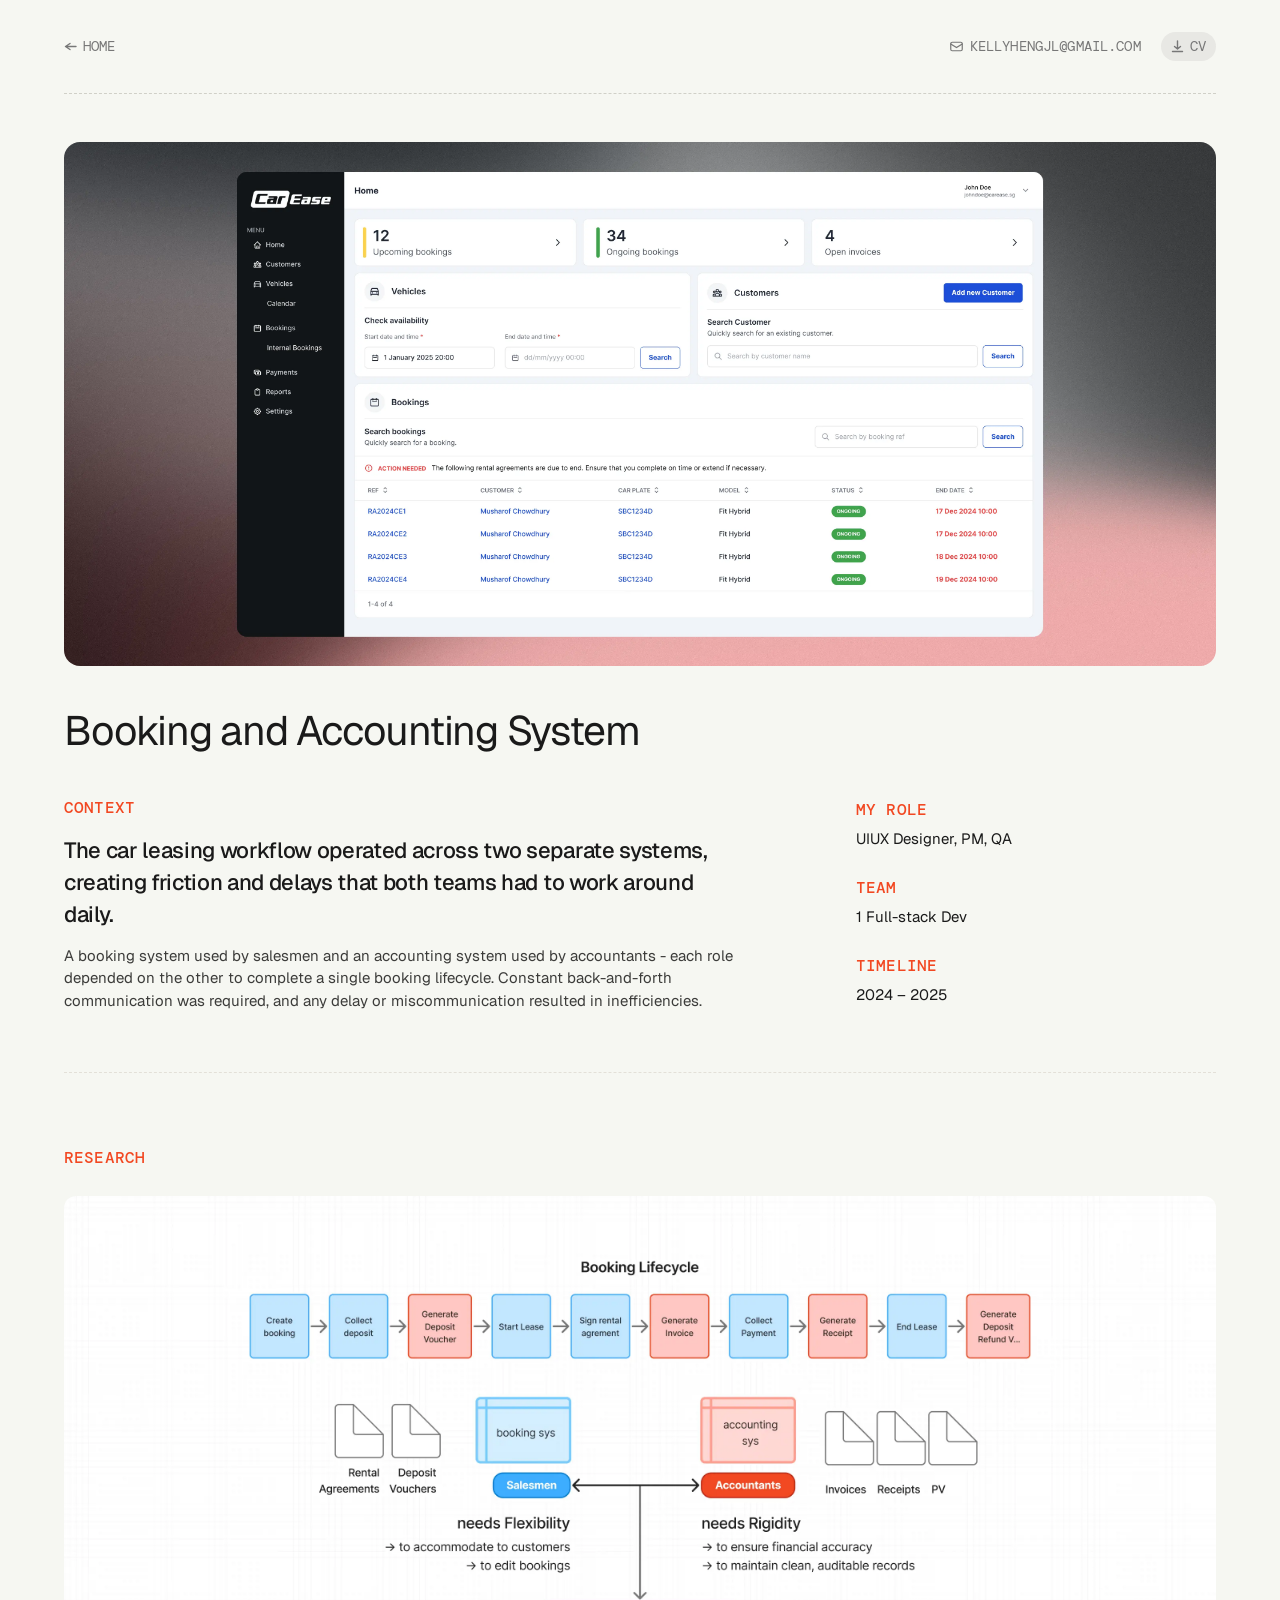
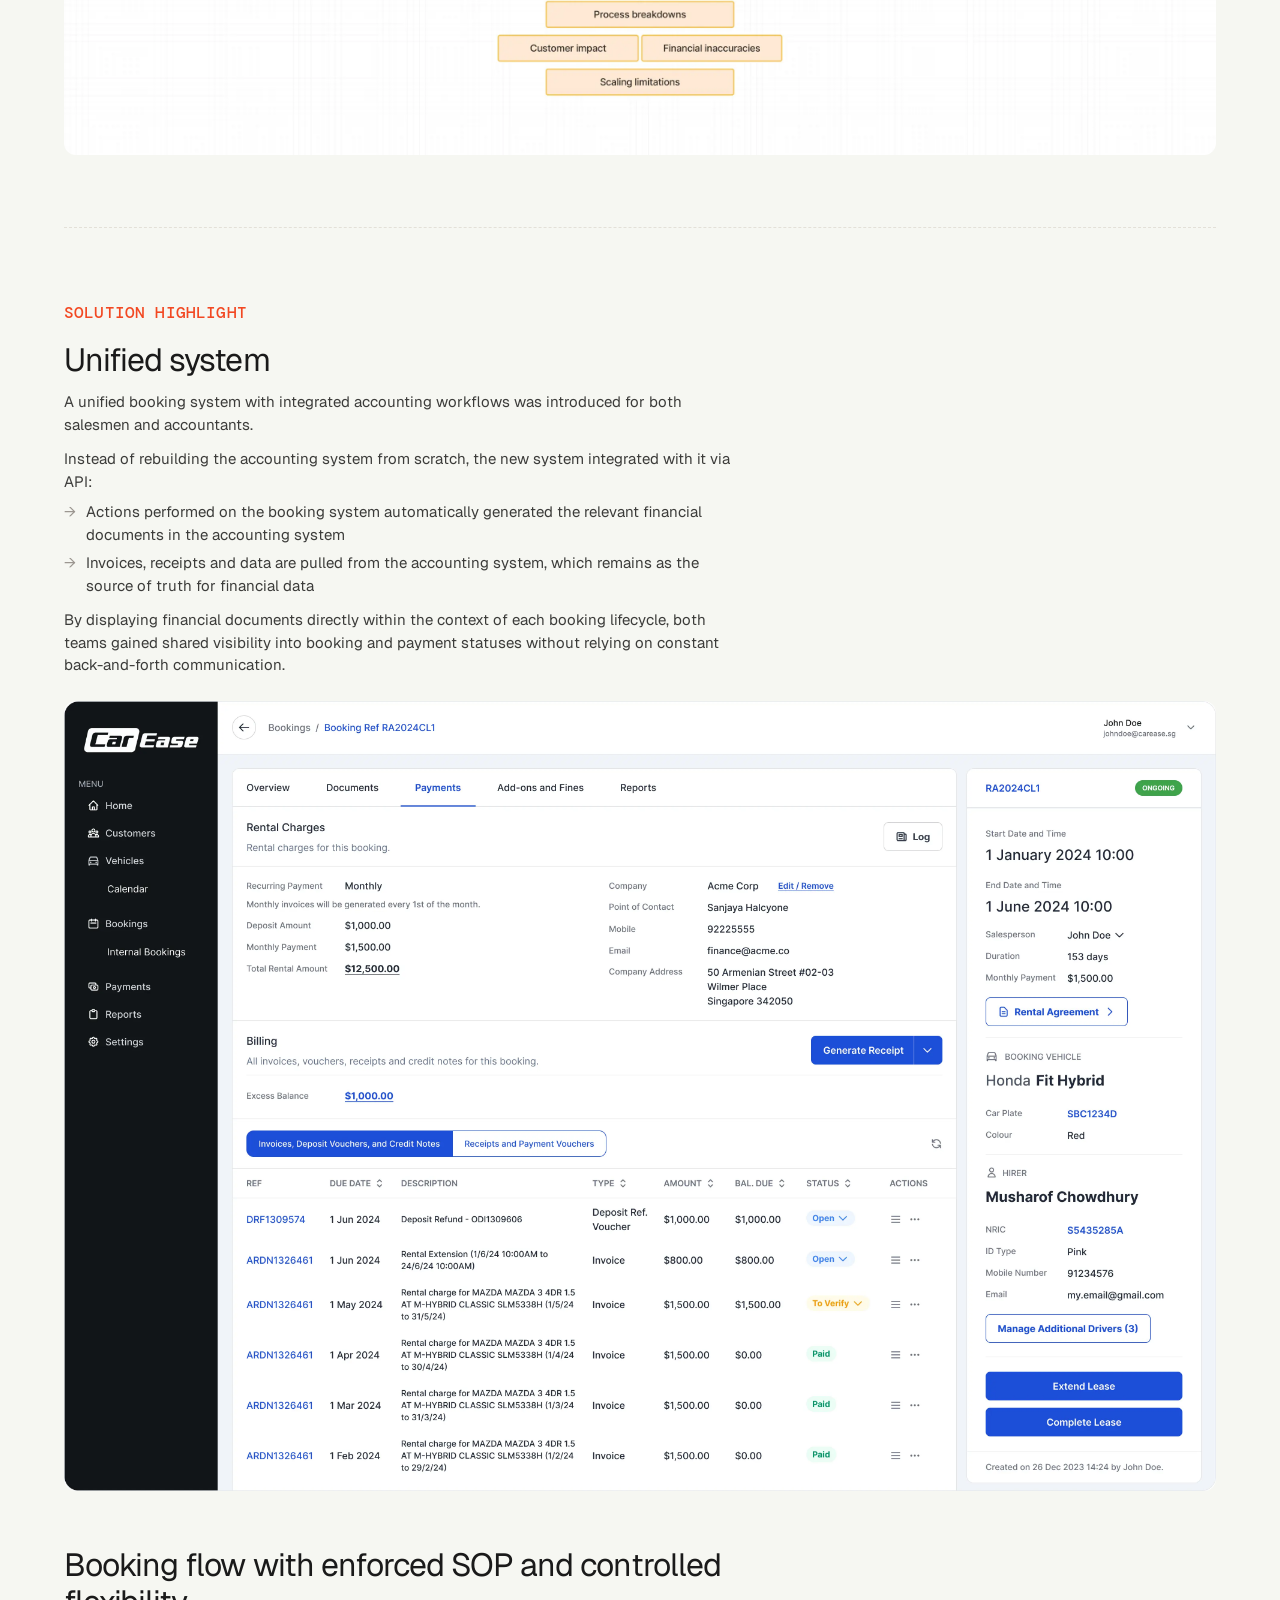
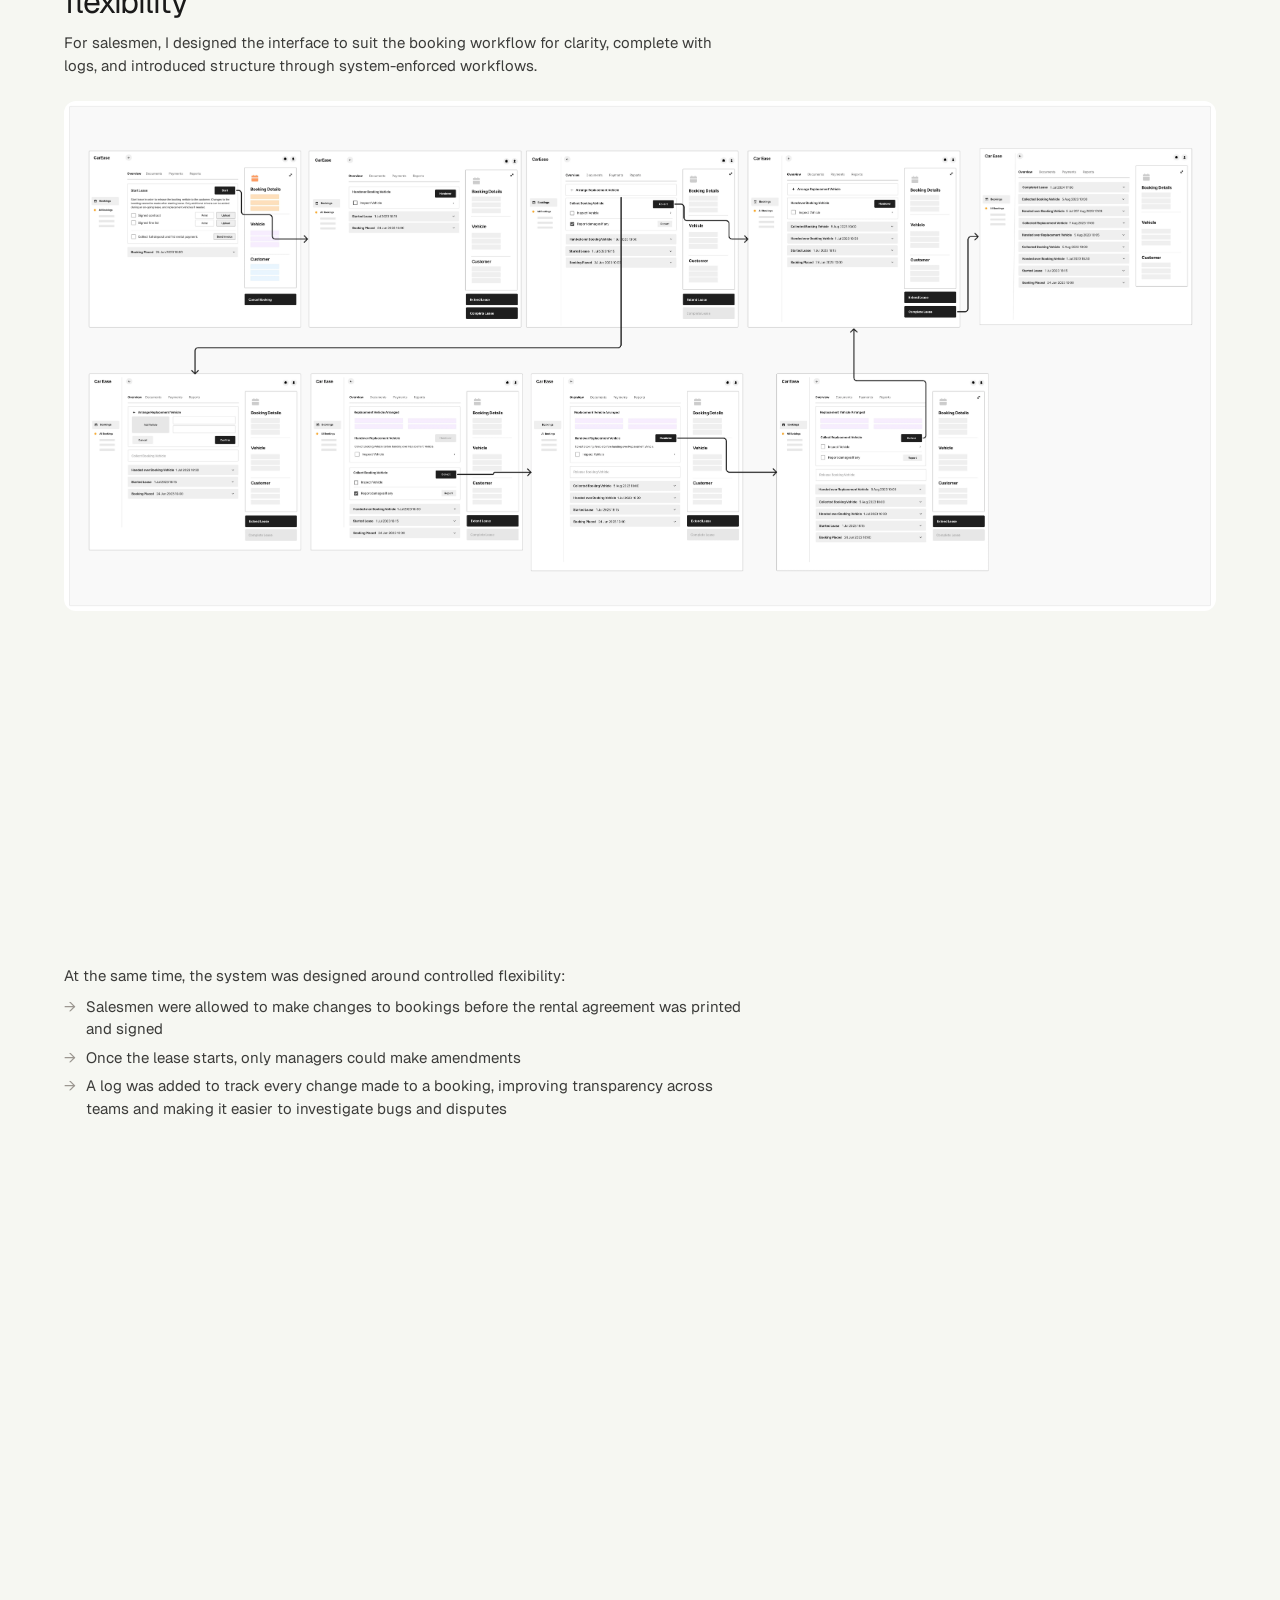
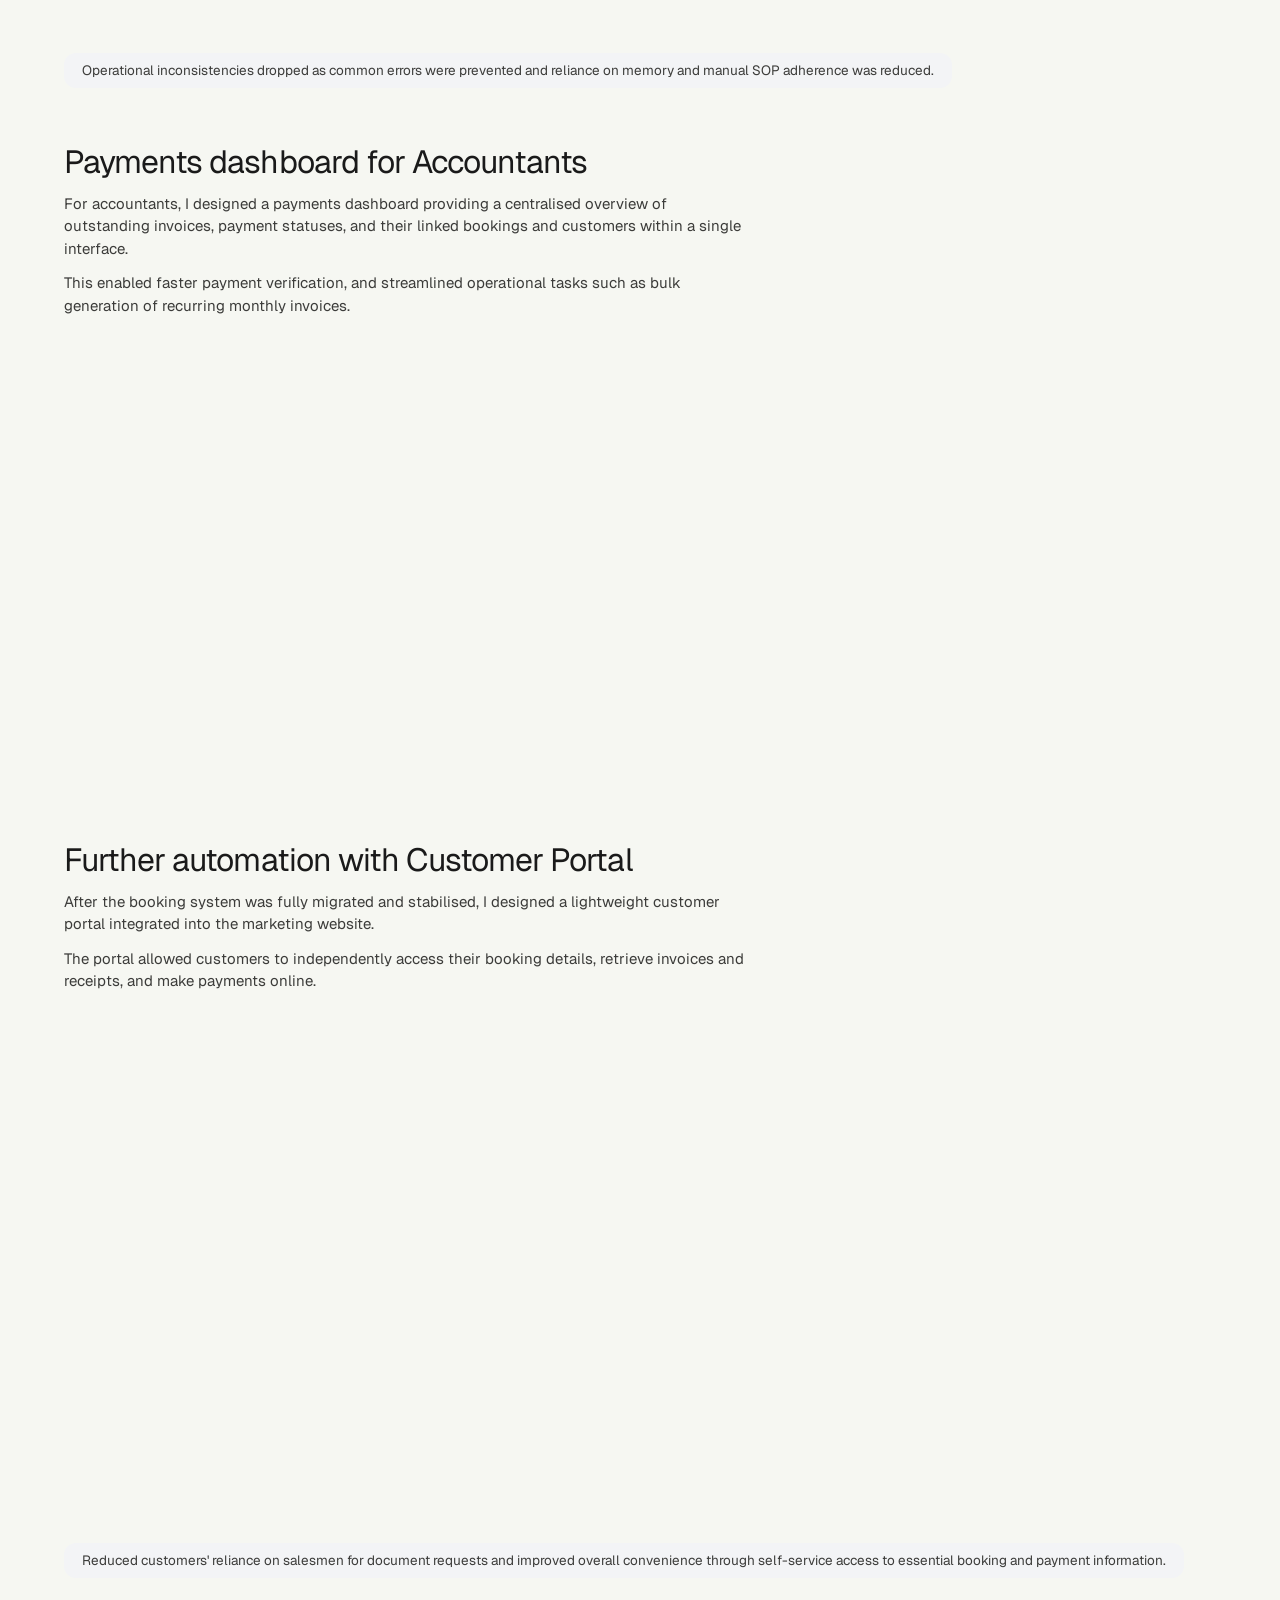
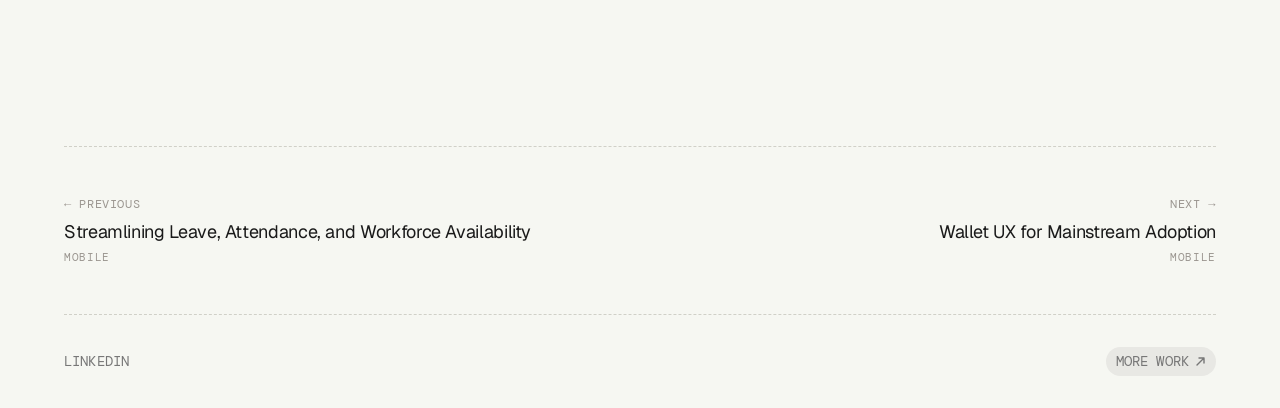
==== commit 5d1ed27e: "Remove custom cursor" ====
--- a/booking-case-study.html
+++ b/booking-case-study.html
@@ -262,27 +262,8 @@
       .pf-email-short { display: inline; }
     }
 
-    /* ── CUSTOM CURSOR ──────────────────────── */
+    /* ── TEXT SELECTION ──────────────────────── */
     ::selection { background: rgba(255, 218, 71, 0.3); color: inherit; }
-    @media (hover: hover) and (pointer: fine) { * { cursor: none !important; } }
-    #cursor {
-      position: fixed;
-      top: 0; left: 0;
-      width: 20px; height: 20px;
-      background: #FFDA47;
-      border-radius: 50%;
-      pointer-events: none;
-      z-index: 99999;
-      opacity: 0.8;
-      will-change: transform;
-      transition: width 0.2s ease, height 0.2s ease, background-color 0.2s ease, border 0.2s ease, opacity 0.2s ease;
-    }
-    #cursor.cursor--hover {
-      width: 30px; height: 30px;
-      background: rgba(255, 218, 71, 0.5);
-      border: 1px solid #FFDA47;
-      opacity: 1;
-    }
   
     /* ── CASE NAVIGATION ───────────────────── */
     .pf-case-nav { padding: 0 64px 48px; }
@@ -588,29 +569,6 @@
   });
   </script>
 
-  <script>
-  (function () {
-    if (!window.matchMedia('(hover: hover) and (pointer: fine)').matches) return;
-    var cur = document.createElement('div');
-    cur.id = 'cursor';
-    cur.style.opacity = '0';
-    document.body.appendChild(cur);
-    var cursorReady = false;
-    document.addEventListener('mousemove', function (e) {
-      cur.style.transform = 'translate(' + e.clientX + 'px, ' + e.clientY + 'px) translate(-50%, -50%)';
-      if (!cursorReady) { cursorReady = true; cur.style.opacity = ''; }
-    });
-    var sel = 'a, button, [role="button"], input, select, textarea, label, [tabindex]';
-    document.addEventListener('mouseover', function (e) {
-      if (e.target.closest(sel)) cur.classList.add('cursor--hover');
-    });
-    document.addEventListener('mouseout', function (e) {
-      if (e.target.closest(sel)) cur.classList.remove('cursor--hover');
-    });
-    document.documentElement.addEventListener('mouseleave', function () { cur.style.opacity = '0'; });
-    document.documentElement.addEventListener('mouseenter', function () { cur.style.opacity = ''; });
-  })();
-  </script>
 
   <!-- BFCACHE RESET: restores page if user navigates back -->
   <script>
